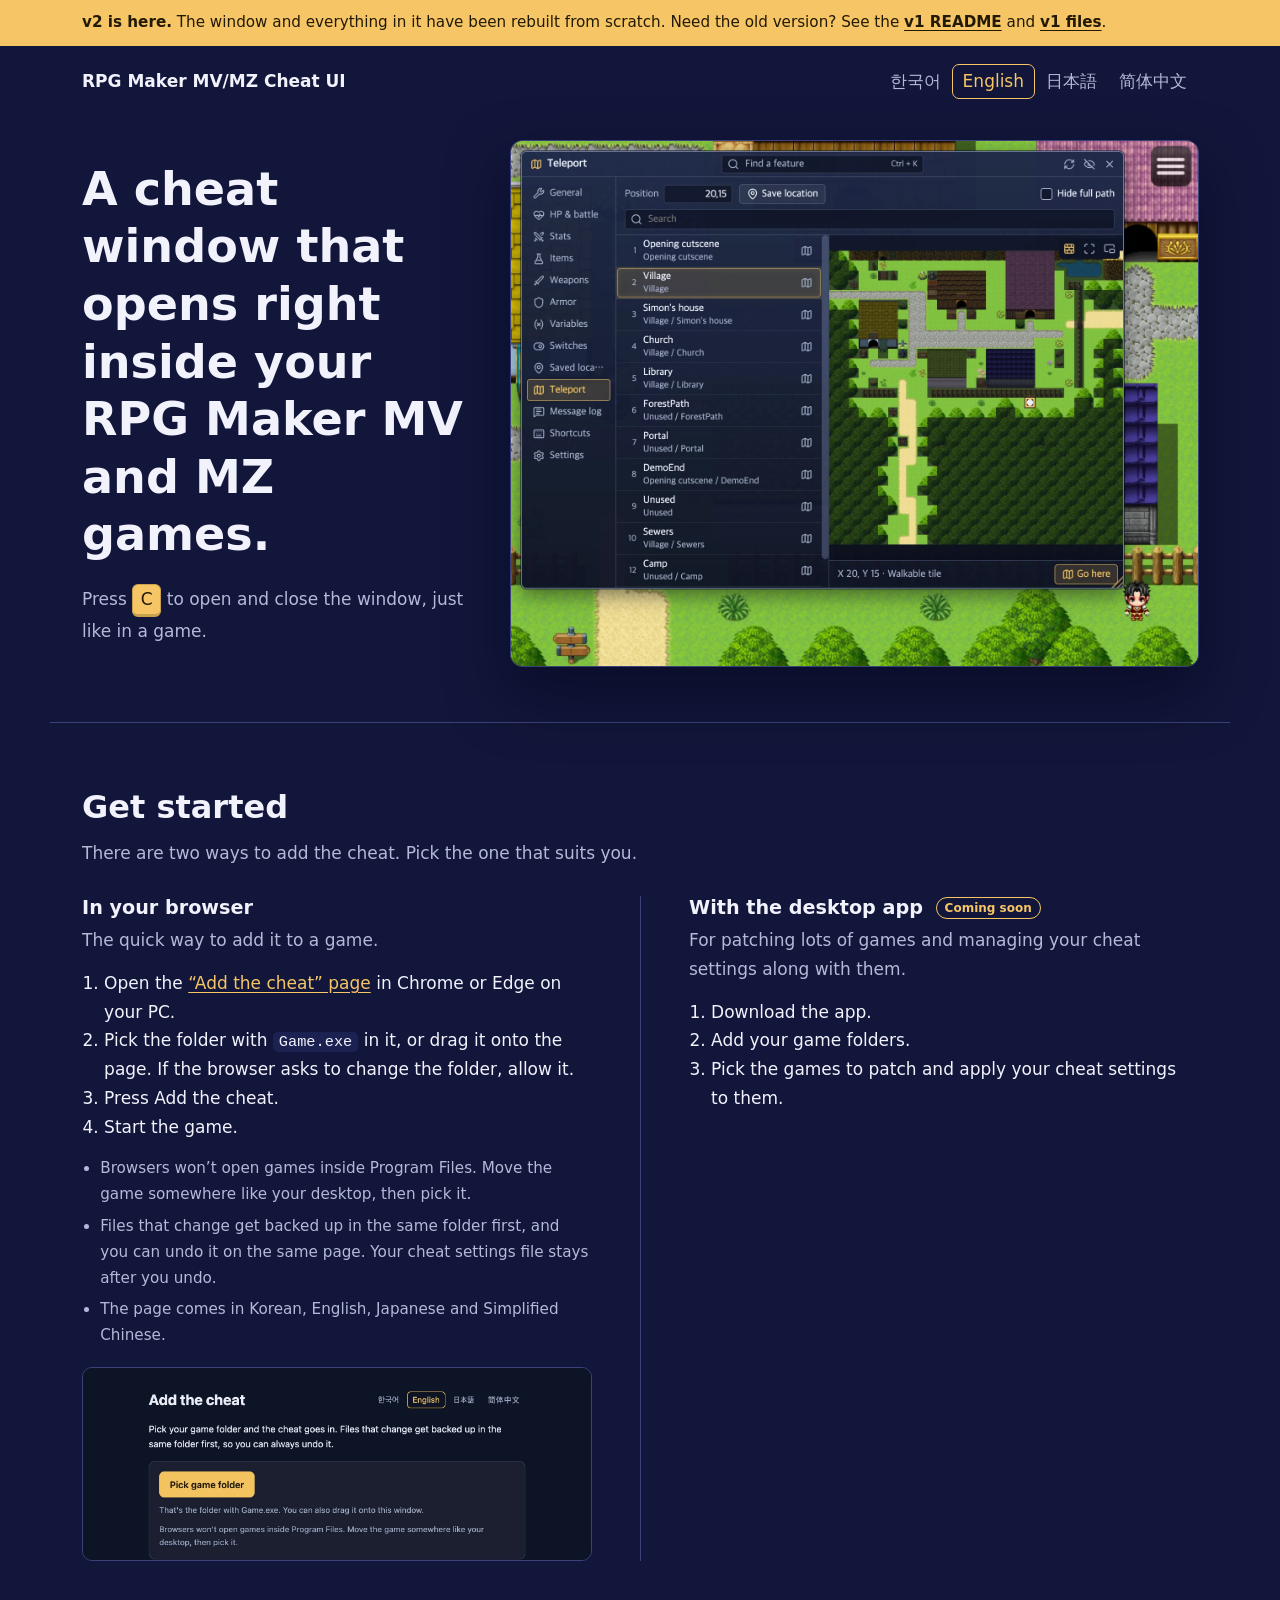
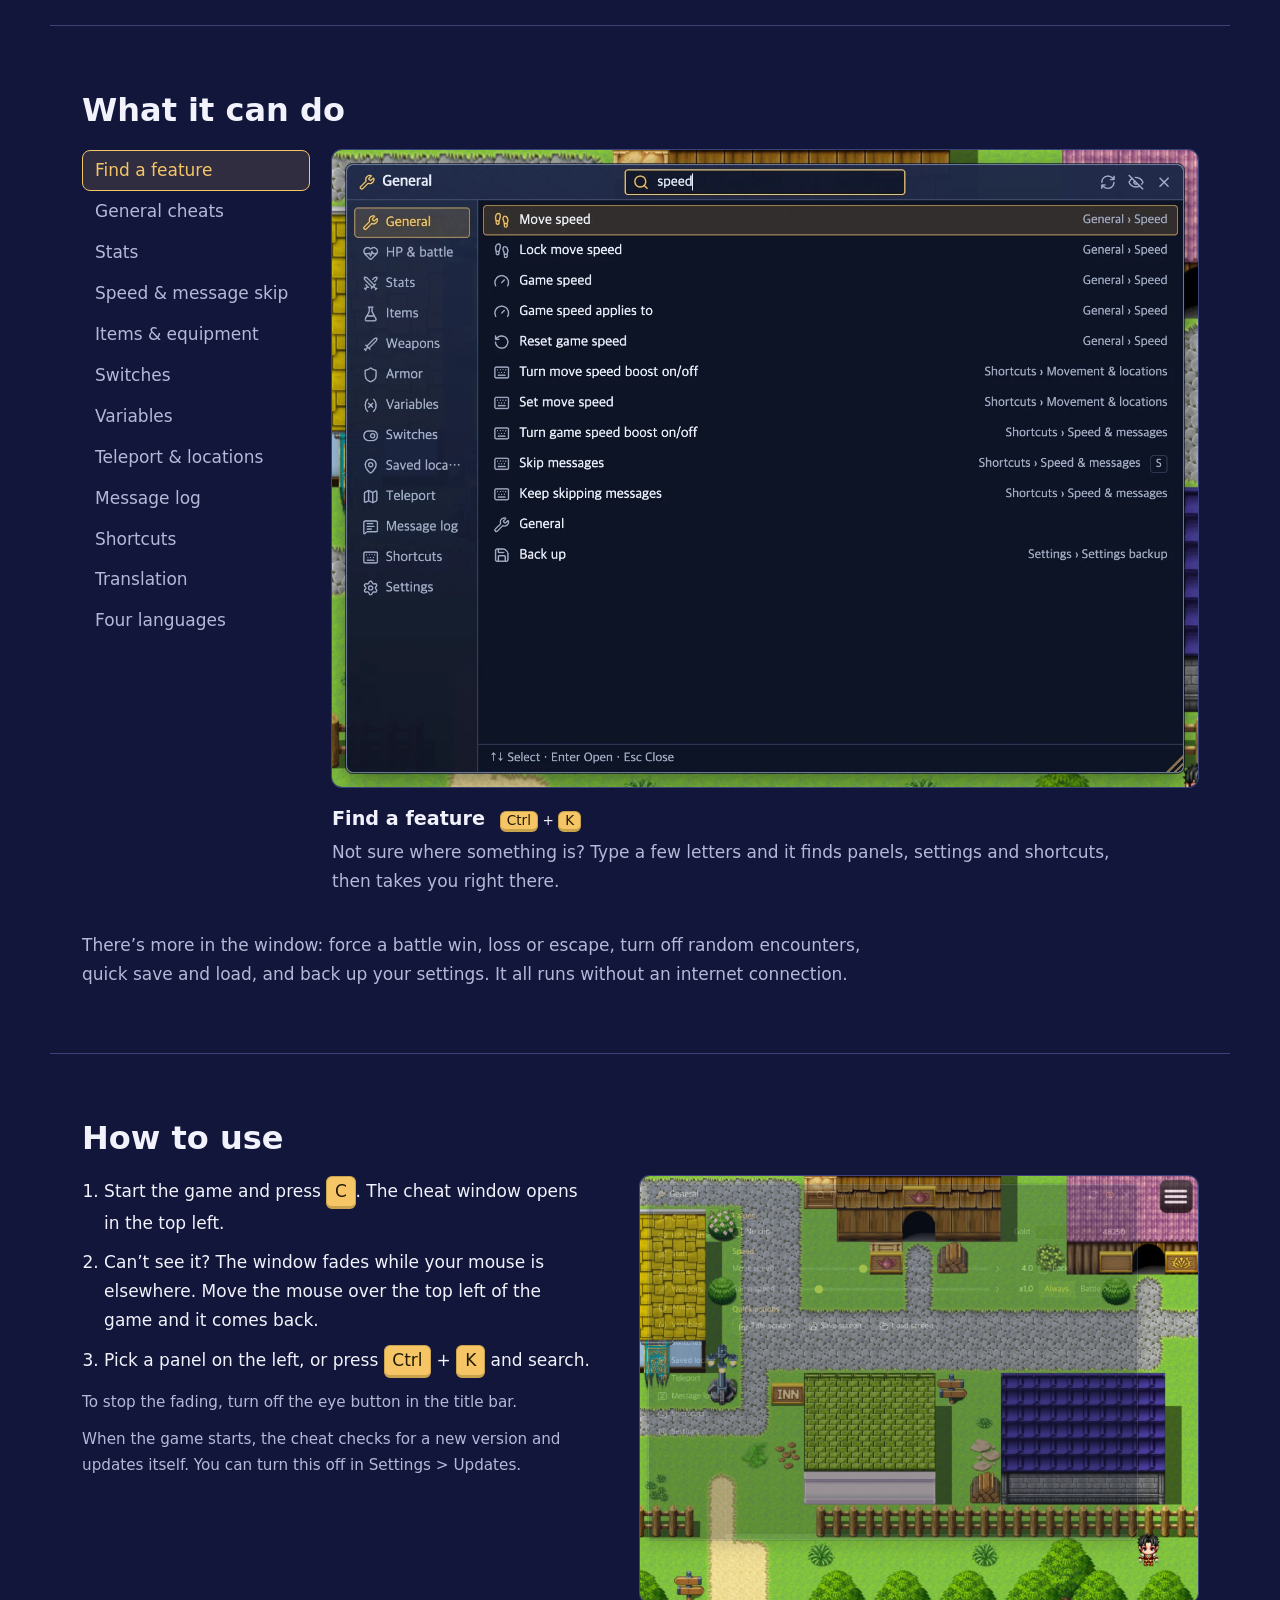
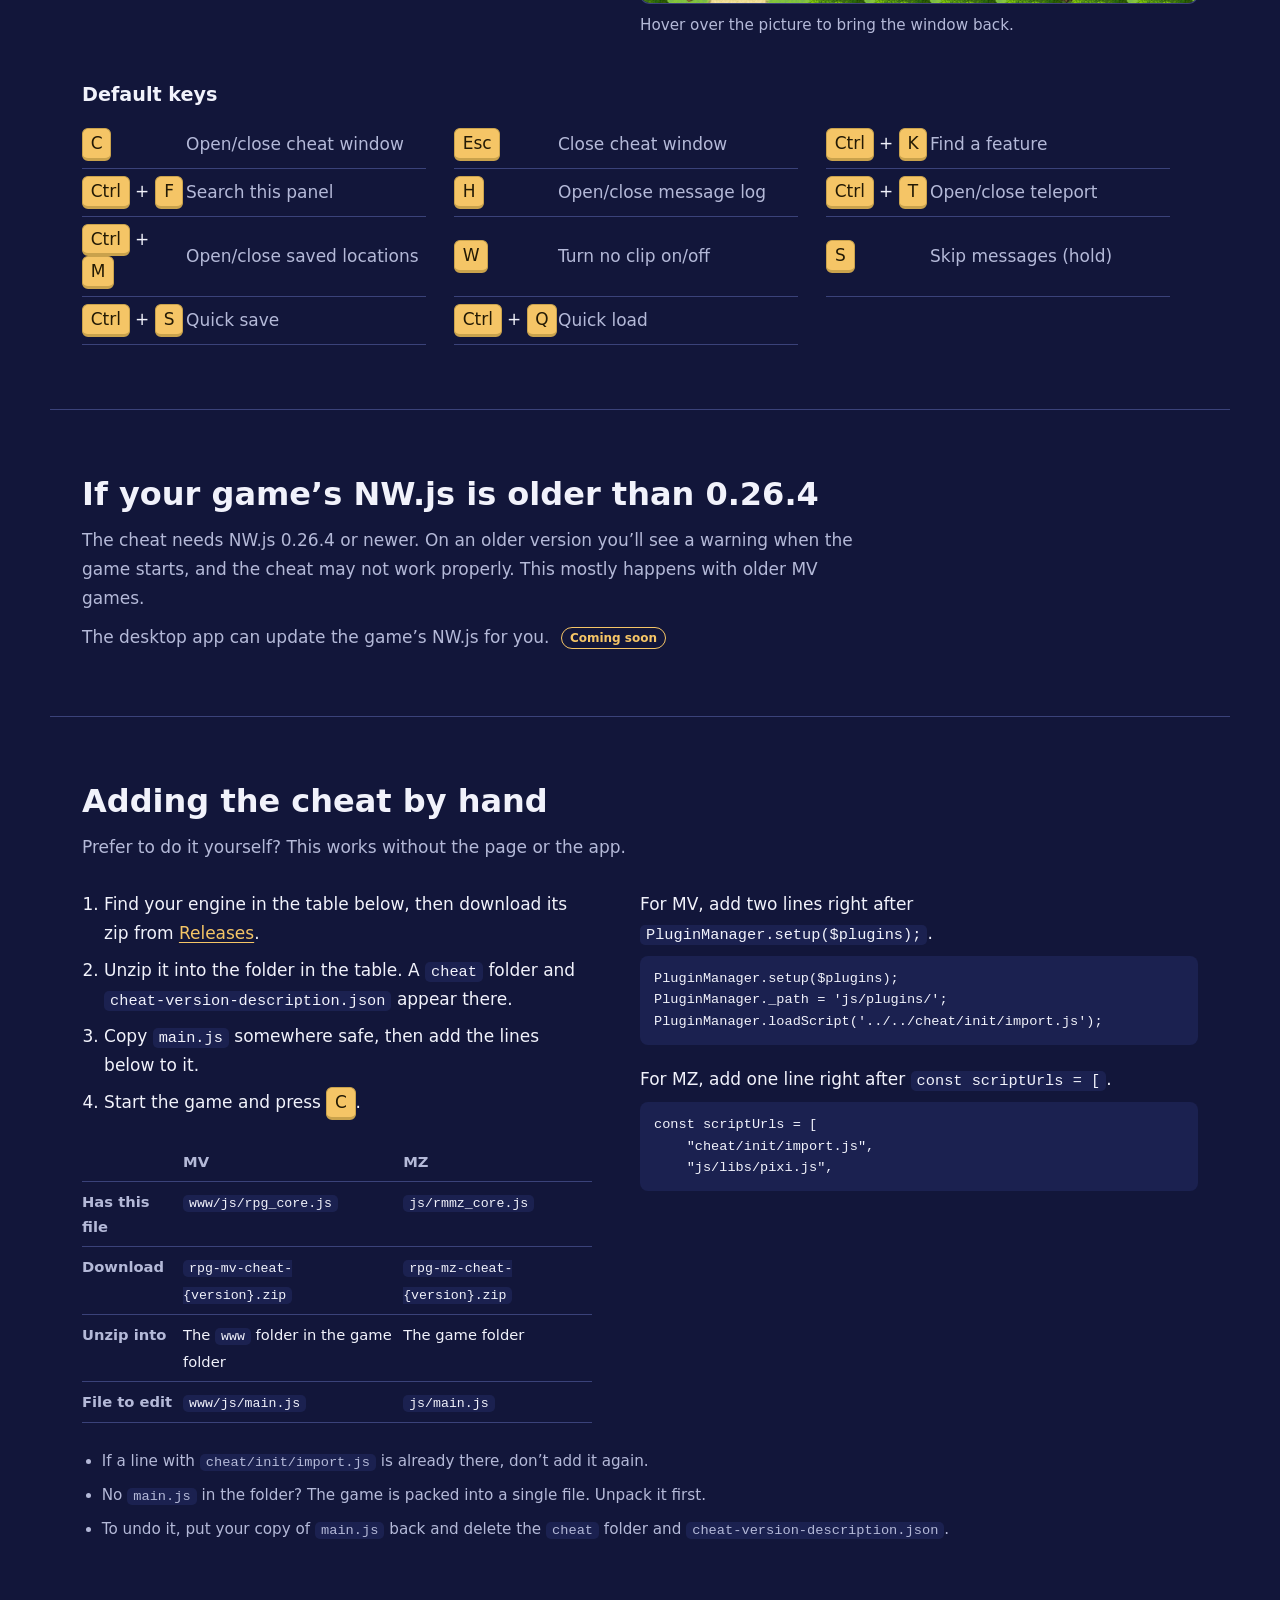
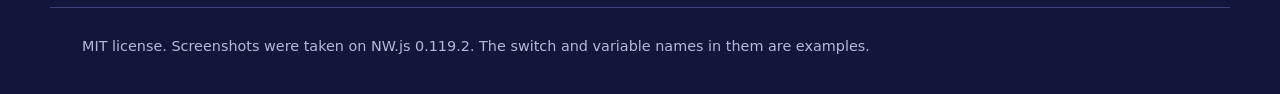
==== intro/index.html @ 09869002 "site: v2.0.0" ====
<!doctype html>
<html lang="en" class="no-script">
<head>
  <meta charset="utf-8">
  <meta name="viewport" content="width=device-width, initial-scale=1">
  <title>RPG Maker MV/MZ Cheat UI</title>
  <meta name="description" content="A cheat window that opens right inside your RPG Maker MV and MZ games.">
  <link rel="stylesheet" href="intro.css">
</head>
<body>
  <p class="notice"><span class="page-width"><strong>v2 is here.</strong> The window and everything in it have been rebuilt from scratch. Need the old version? See the <a href="https://github.com/paramonos/RPG-Maker-MV-MZ-Cheat-UI-Plugin/blob/v1.0.3/README.md">v1 README</a> and <a href="https://github.com/paramonos/RPG-Maker-MV-MZ-Cheat-UI-Plugin/releases/tag/v1.0.3">v1 files</a>.</span></p>

  <header class="top page-width">
    <span class="product">RPG Maker MV/MZ Cheat UI</span>
    <nav class="languages" aria-label="Language">
        <a href="ko.html" lang="ko">한국어</a>
        <a href="index.html" lang="en" aria-current="page">English</a>
        <a href="ja.html" lang="ja">日本語</a>
        <a href="zh.html" lang="zh-CN">简体中文</a>
    </nav>
  </header>

  <main>
    <section class="hero page-width">
      <div class="hero-copy">
        <h1>A cheat window that opens right inside your RPG Maker MV and MZ games.</h1>
        <p class="hero-hint">Press <kbd>C</kbd> to open and close the window, just like in a game.</p>
      </div>
      <button type="button" class="stage is-open" data-stage aria-pressed="true" aria-label="Press C to open and close the window, just like in a game.">
        <img src="../images/en/howto-closed.webp" alt="" width="1632" height="1248">
        <img class="stage-window" src="../images/en/hero.webp" alt="The cheat window open over a game, showing the Teleport panel with a minimap" width="1632" height="1248">
      </button>
    </section>

    <section class="install page-width">
      <h2>Get started</h2>
      <p class="lead">There are two ways to add the cheat. Pick the one that suits you.</p>
      <div class="install-options">
        <div class="install-option">
          <h3>In your browser</h3>
          <p class="who">The quick way to add it to a game.</p>
          <ol>
            <li>Open the <a href="https://paramonos.github.io/RPG-Maker-MV-MZ-Cheat-UI-Plugin/">“Add the cheat” page</a> in Chrome or Edge on your PC.</li>
            <li>Pick the folder with <code>Game.exe</code> in it, or drag it onto the page. If the browser asks to change the folder, allow it.</li>
            <li>Press Add the cheat.</li>
            <li>Start the game.</li>
          </ol>
          <ul class="note-list">
            <li>Browsers won’t open games inside Program Files. Move the game somewhere like your desktop, then pick it.</li>
            <li>Files that change get backed up in the same folder first, and you can undo it on the same page. Your cheat settings file stays after you undo.</li>
            <li>The page comes in Korean, English, Japanese and Simplified Chinese.</li>
          </ul>
          <img class="patch-shot" src="../images/en/patch-site.webp" alt="The “Add the cheat” page with a Pick game folder button" loading="lazy">
        </div>
        <div class="install-option">
          <h3>With the desktop app <span class="soon">Coming soon</span></h3>
          <p class="who">For patching lots of games and managing your cheat settings along with them.</p>
          <ol>
            <li>Download the app.</li>
            <li>Add your game folders.</li>
            <li>Pick the games to patch and apply your cheat settings to them.</li>
          </ol>
          
          
        </div>
      </div>
    </section>

    <section class="features page-width">
      <h2>What it can do</h2>
      <div class="feature-browser" data-feature-browser>
        <div class="feature-tabs" role="tablist" aria-orientation="vertical" aria-label="What it can do">
          <button type="button" role="tab" id="tab-palette" aria-controls="panel-palette" aria-selected="true">Find a feature</button>
          <button type="button" role="tab" id="tab-general" aria-controls="panel-general" aria-selected="false" tabindex="-1">General cheats</button>
          <button type="button" role="tab" id="tab-stats" aria-controls="panel-stats" aria-selected="false" tabindex="-1">Stats</button>
          <button type="button" role="tab" id="tab-shortcuts-speed" aria-controls="panel-shortcuts-speed" aria-selected="false" tabindex="-1">Speed & message skip</button>
          <button type="button" role="tab" id="tab-items" aria-controls="panel-items" aria-selected="false" tabindex="-1">Items & equipment</button>
          <button type="button" role="tab" id="tab-switches-search" aria-controls="panel-switches-search" aria-selected="false" tabindex="-1">Switches</button>
          <button type="button" role="tab" id="tab-variables" aria-controls="panel-variables" aria-selected="false" tabindex="-1">Variables</button>
          <button type="button" role="tab" id="tab-teleport" aria-controls="panel-teleport" aria-selected="false" tabindex="-1">Teleport & locations</button>
          <button type="button" role="tab" id="tab-messages" aria-controls="panel-messages" aria-selected="false" tabindex="-1">Message log</button>
          <button type="button" role="tab" id="tab-shortcuts" aria-controls="panel-shortcuts" aria-selected="false" tabindex="-1">Shortcuts</button>
          <button type="button" role="tab" id="tab-translate-examples" aria-controls="panel-translate-examples" aria-selected="false" tabindex="-1">Translation</button>
          <button type="button" role="tab" id="tab-languages" aria-controls="panel-languages" aria-selected="false" tabindex="-1">Four languages</button>
        </div>
        <div class="feature-panels">
          <div class="feature-panel" role="tabpanel" id="panel-palette" aria-labelledby="tab-palette">
            <img class="shot" src="../images/en/palette.webp" alt="Search results for speed in Find a feature" width="1480" height="1088" loading="lazy">
            
            <h3>Find a feature <span class="keys"><kbd>Ctrl</kbd> + <kbd>K</kbd></span></h3>
            <p>Not sure where something is? Type a few letters and it finds panels, settings and shortcuts, then takes you right there.</p>
          </div>
          <div class="feature-panel" role="tabpanel" id="panel-general" aria-labelledby="tab-general">
            <img class="shot" src="../images/en/general.webp" alt="The General panel with No clip, gold and speed controls" width="1480" height="1088" loading="lazy">
            
            <h3>General cheats</h3>
            <p>Walk through walls with No clip, and set your gold and move speed to whatever you like.</p>
          </div>
          <div class="feature-panel" role="tabpanel" id="panel-stats" aria-labelledby="tab-stats">
            <img class="shot" src="../images/en/stats.webp" alt="The Stats panel with level, EXP and stat fields" width="1480" height="1088" loading="lazy">
            
            <h3>Stats</h3>
            <p>Change level, EXP and stats for each character. You can also turn on God mode, clear status effects, and add or remove party members.</p>
          </div>
          <div class="feature-panel" role="tabpanel" id="panel-shortcuts-speed" aria-labelledby="tab-shortcuts-speed">
            <img class="shot" src="../images/en/shortcuts-speed.webp" alt="Shortcuts for game speed and skipping messages" width="1480" height="1088" loading="lazy">
            
            <h3>Game speed and message skip <span class="keys"><kbd>S</kbd></span></h3>
            <p>Run the whole game anywhere from x0.1 to x10, all the time or only in battle. Hold <kbd>S</kbd> and messages fly by.</p>
          </div>
          <div class="feature-panel" role="tabpanel" id="panel-items" aria-labelledby="tab-items">
            <img class="shot" src="../images/en/items.webp" alt="The Items panel filtered by a search word, with an amount field on each row" width="1480" height="1088" loading="lazy">
            <div class="shots"><button type="button" data-shot="../images/en/items.webp" aria-pressed="true"><img src="../images/en/items.webp" alt="" loading="lazy"></button><button type="button" data-shot="../images/en/weapons.webp" aria-pressed="false"><img src="../images/en/weapons.webp" alt="" loading="lazy"></button></div>
            <h3>Items and equipment</h3>
            <p>Search items, weapons and armor by name or description, then type in how many you want.</p>
          </div>
          <div class="feature-panel" role="tabpanel" id="panel-switches-search" aria-labelledby="tab-switches-search">
            <img class="shot" src="../images/en/switches-search.webp" alt="The Switches panel filtered by a search word" width="1480" height="1088" loading="lazy">
            <div class="shots"><button type="button" data-shot="../images/en/switches-search.webp" aria-pressed="true"><img src="../images/en/switches-search.webp" alt="" loading="lazy"></button><button type="button" data-shot="../images/en/switches.webp" aria-pressed="false"><img src="../images/en/switches.webp" alt="" loading="lazy"></button></div>
            <h3>Switches</h3>
            <p>Find switches by name and flip them one by one, or everything in the list at once.</p>
          </div>
          <div class="feature-panel" role="tabpanel" id="panel-variables" aria-labelledby="tab-variables">
            <img class="shot" src="../images/en/variables.webp" alt="The Variables panel with an object expanded into fields of different types" width="1480" height="1088" loading="lazy">
            <div class="shots"><button type="button" data-shot="../images/en/variables.webp" aria-pressed="true"><img src="../images/en/variables.webp" alt="" loading="lazy"></button><button type="button" data-shot="../images/en/variables-json.webp" aria-pressed="false"><img src="../images/en/variables-json.webp" alt="" loading="lazy"></button></div>
            <h3>Variables</h3>
            <p>Find variables by name and edit them without changing their type. Integers, decimals, text, yes/no, lists, objects and dates all work. Open objects as a tree, or edit them as JSON.</p>
          </div>
          <div class="feature-panel" role="tabpanel" id="panel-teleport" aria-labelledby="tab-teleport">
            <img class="shot" src="../images/en/teleport.webp" alt="The Teleport panel with a map list and a minimap" width="1480" height="1088" loading="lazy">
            <div class="shots"><button type="button" data-shot="../images/en/teleport.webp" aria-pressed="true"><img src="../images/en/teleport.webp" alt="" loading="lazy"></button><button type="button" data-shot="../images/en/locations.webp" aria-pressed="false"><img src="../images/en/locations.webp" alt="" loading="lazy"></button></div>
            <h3>Teleport and saved locations <span class="keys"><kbd>Ctrl</kbd> + <kbd>T</kbd></span></h3>
            <p>Pick a map, click a tile on the minimap and go. Save the spots you like and come back any time.</p>
          </div>
          <div class="feature-panel" role="tabpanel" id="panel-messages" aria-labelledby="tab-messages">
            <img class="shot" src="../images/en/messages.webp" alt="The Message log panel listing past dialogue with speaker names" width="1480" height="1088" loading="lazy">
            
            <h3>Message log <span class="keys"><kbd>H</kbd></span></h3>
            <p>Missed a line? Read and search past dialogue.</p>
          </div>
          <div class="feature-panel" role="tabpanel" id="panel-shortcuts" aria-labelledby="tab-shortcuts">
            <img class="shot" src="../images/en/shortcuts.webp" alt="The Shortcuts panel listing actions and their keys" width="1480" height="1088" loading="lazy">
            
            <h3>Shortcuts</h3>
            <p>Save, load, no clip, win a battle and much more with one key, without opening the window. Change any key to suit you.</p>
          </div>
          <div class="feature-panel" role="tabpanel" id="panel-translate-examples" aria-labelledby="tab-translate-examples">
            <img class="shot" src="../images/en/translate-examples.webp" alt="The translator example list in Settings" width="1480" height="1088" loading="lazy">
            
            <h3>Translation</h3>
            <p>Connect the translator you use. Examples are built in for ezTrans, LM Studio, Ollama, LibreTranslate, DeepL, Google Translate and Papago, and other APIs work once you fill in the address and format. Translate the game screen or just the cheat panels. Results are saved and reused.</p>
          </div>
          <div class="feature-panel" role="tabpanel" id="panel-languages" aria-labelledby="tab-languages">
            <img class="shot" src="../images/en/languages.webp" alt="The Shortcuts panel shown in Korean, English, Japanese and Chinese" width="1480" height="1088" loading="lazy">
            
            <h3>Four languages</h3>
            <p>The cheat window comes in Korean, English, Japanese and Simplified Chinese. Change it in Settings and it switches right away.</p>
          </div>
        </div>
      </div>
      <p class="more">There’s more in the window: force a battle win, loss or escape, turn off random encounters, quick save and load, and back up your settings. It all runs without an internet connection.</p>
    </section>

    <section class="usage page-width">
      <h2>How to use</h2>
      <div class="usage-layout">
        <div>
          <ol>
            <li>Start the game and press <kbd>C</kbd>. The cheat window opens in the top left.</li>
            <li>Can’t see it? The window fades while your mouse is elsewhere. Move the mouse over the top left of the game and it comes back.</li>
            <li>Pick a panel on the left, or press <kbd>Ctrl</kbd> + <kbd>K</kbd> and search.</li>
          </ol>
          <p class="note">To stop the fading, turn off the eye button in the title bar.</p>
          <p class="note">When the game starts, the cheat checks for a new version and updates itself. You can turn this off in Settings &gt; Updates.</p>
        </div>
        <figure class="fade-demo" tabindex="0">
          <div class="fade-frames">
            <img src="../images/en/howto-faded.webp" alt="The cheat window almost invisible over the game" width="1632" height="1248" loading="lazy">
            <img class="fade-hover" src="../images/en/howto-hover.webp" alt="The cheat window fully visible with the mouse over it" width="1632" height="1248" loading="lazy">
          </div>
          <figcaption>Hover over the picture to bring the window back.</figcaption>
        </figure>
      </div>
      <h3>Default keys</h3>
      <dl class="key-list">
        <div><dt><kbd>C</kbd></dt><dd>Open/close cheat window</dd></div>
        <div><dt><kbd>Esc</kbd></dt><dd>Close cheat window</dd></div>
        <div><dt><kbd>Ctrl</kbd> + <kbd>K</kbd></dt><dd>Find a feature</dd></div>
        <div><dt><kbd>Ctrl</kbd> + <kbd>F</kbd></dt><dd>Search this panel</dd></div>
        <div><dt><kbd>H</kbd></dt><dd>Open/close message log</dd></div>
        <div><dt><kbd>Ctrl</kbd> + <kbd>T</kbd></dt><dd>Open/close teleport</dd></div>
        <div><dt><kbd>Ctrl</kbd> + <kbd>M</kbd></dt><dd>Open/close saved locations</dd></div>
        <div><dt><kbd>W</kbd></dt><dd>Turn no clip on/off</dd></div>
        <div><dt><kbd>S</kbd></dt><dd>Skip messages (hold)</dd></div>
        <div><dt><kbd>Ctrl</kbd> + <kbd>S</kbd></dt><dd>Quick save</dd></div>
        <div><dt><kbd>Ctrl</kbd> + <kbd>Q</kbd></dt><dd>Quick load</dd></div>
      </dl>
    </section>

    <section class="nwjs page-width">
      <h2>If your game’s NW.js is older than 0.26.4</h2>
      <p>The cheat needs NW.js 0.26.4 or newer. On an older version you’ll see a warning when the game starts, and the cheat may not work properly. This mostly happens with older MV games.</p>
      <p>The desktop app can update the game’s NW.js for you. <span class="soon">Coming soon</span></p>
    </section>

    <section class="manual page-width">
      <h2>Adding the cheat by hand</h2>
      <p class="lead">Prefer to do it yourself? This works without the page or the app.</p>
      <div class="manual-layout">
        <div>
          <ol>
            <li>Find your engine in the table below, then download its zip from <a href="https://github.com/paramonos/RPG-Maker-MV-MZ-Cheat-UI-Plugin/releases/latest">Releases</a>.</li>
            <li>Unzip it into the folder in the table. A <code>cheat</code> folder and <code>cheat-version-description.json</code> appear there.</li>
            <li>Copy <code>main.js</code> somewhere safe, then add the lines below to it.</li>
            <li>Start the game and press <kbd>C</kbd>.</li>
          </ol>
          <div class="manual-table">
            <table>
<tr><th></th><th>MV</th><th>MZ</th></tr>
<tr><th scope="row">Has this file</th><td><code>www/js/rpg_core.js</code></td><td><code>js/rmmz_core.js</code></td></tr>
<tr><th scope="row">Download</th><td><code>rpg-mv-cheat-{version}.zip</code></td><td><code>rpg-mz-cheat-{version}.zip</code></td></tr>
<tr><th scope="row">Unzip into</th><td>The <code>www</code> folder in the game folder</td><td>The game folder</td></tr>
<tr><th scope="row">File to edit</th><td><code>www/js/main.js</code></td><td><code>js/main.js</code></td></tr>
</table>
          </div>
        </div>
        <div>
          <p>For MV, add two lines right after <code>PluginManager.setup($plugins);</code>.</p>
          <pre><code>PluginManager.setup($plugins);
PluginManager._path = 'js/plugins/';
PluginManager.loadScript('../../cheat/init/import.js');</code></pre>
          <p>For MZ, add one line right after <code>const scriptUrls = [</code>.</p>
          <pre><code>const scriptUrls = [
    "cheat/init/import.js",
    "js/libs/pixi.js",</code></pre>
        </div>
      </div>
      <ul>
        <li>If a line with <code>cheat/init/import.js</code> is already there, don’t add it again.</li>
        <li>No <code>main.js</code> in the folder? The game is packed into a single file. Unpack it first.</li>
        <li>To undo it, put your copy of <code>main.js</code> back and delete the <code>cheat</code> folder and <code>cheat-version-description.json</code>.</li>
      </ul>
    </section>
  </main>

  <footer class="page-width">
    <p>MIT license. Screenshots were taken on NW.js 0.119.2. The switch and variable names in them are examples.</p>
  </footer>
  <script src="intro.js"></script>
</body>
</html>
---- intro/intro.css ----
:root {
  --night: #12163a;
  --plate: #1b2150;
  --line: #3a4279;
  --amber: #f5c566;
  --amber-ink: #231a05;
  --text: #f1f2fb;
  --muted: #b4b9d8;
  --gutter: 32px;
  color-scheme: dark;
}

* { box-sizing: border-box; }

html { scroll-behavior: smooth; }

body {
  margin: 0;
  background: var(--night);
  color: var(--text);
  font: 17px/1.7 system-ui, -apple-system, 'Segoe UI', Roboto, sans-serif;
  -webkit-font-smoothing: antialiased;
}

:lang(ko) { font-family: 'Apple SD Gothic Neo', 'Malgun Gothic', 'Noto Sans KR', system-ui, sans-serif; word-break: keep-all; }
:lang(ja) { font-family: 'Hiragino Sans', 'Yu Gothic UI', Meiryo, 'Noto Sans JP', system-ui, sans-serif; }
:lang(zh) { font-family: 'PingFang SC', 'Microsoft YaHei', 'Noto Sans SC', system-ui, sans-serif; }

img { display: block; max-width: 100%; height: auto; }

a { color: var(--amber); text-underline-offset: 3px; }

:focus-visible { outline: 2px solid var(--amber); outline-offset: 3px; }

.page-width { display: block; width: min(1180px, 100%); margin-inline: auto; padding-inline: var(--gutter); }

h1, h2, h3 { margin: 0; line-height: 1.25; font-weight: 800; }
h2 { font-size: 2rem; margin-bottom: 12px; }
h3 { font-size: 1.2rem; }

code { padding: 1px 6px; border-radius: 5px; background: var(--plate); font-size: .9em; }

kbd {
  display: inline-block;
  min-width: 1.7em;
  padding: 0 .45em;
  border: 1px solid #c9a24c;
  border-bottom-width: 3px;
  border-radius: 6px;
  background: var(--amber);
  color: var(--amber-ink);
  font: 700 .85em/1.55 inherit;
  font-family: inherit;
  text-align: center;
}

section { padding-block: 64px; }

.notice { margin: 0; padding-block: 10px; background: var(--amber); color: var(--amber-ink); font-size: .95rem; }
.notice a { color: inherit; font-weight: 700; }

.top { display: flex; flex-wrap: wrap; align-items: center; justify-content: space-between; padding-block: 18px; }
.product { font-weight: 700; }
.languages { display: flex; flex-wrap: wrap; }
.languages a { padding: 2px 10px; border: 1px solid transparent; border-radius: 7px; color: var(--muted); text-decoration: none; }
.languages a:hover { color: var(--text); }
.languages a[aria-current] { border-color: var(--amber); color: var(--amber); }

.hero { display: grid; grid-template-columns: minmax(0, 5fr) minmax(0, 8fr); align-items: center; padding-block: 24px 56px; }
.hero-copy { padding-right: 48px; }
h1 { font-size: clamp(2rem, 3.6vw, 3.1rem); }
.hero-hint { margin: 20px 0 0; color: var(--muted); }

.stage {
  position: relative;
  display: block;
  width: 100%;
  padding: 0;
  overflow: hidden;
  border: 0;
  border-radius: 12px;
  background: none;
  cursor: pointer;
  box-shadow: 0 0 0 1px var(--line), 0 26px 60px rgba(4, 6, 28, .55);
}
.stage-window { position: absolute; inset: 0; opacity: 0; transition: opacity .35s ease; }
.stage.is-open .stage-window { opacity: 1; }

.lead { margin: 0 0 28px; color: var(--muted); }

.install { border-top: 1px solid var(--line); }
.install-options { display: grid; grid-template-columns: 1fr 1fr; }
.install-option { padding-right: 48px; }
.install-option + .install-option { padding: 0 0 0 48px; border-left: 1px solid var(--line); }
.install-option ol { margin: 14px 0; padding-left: 1.3em; }
.who { margin: 6px 0 0; color: var(--muted); }
.note { margin: 12px 0 0; color: var(--muted); font-size: .95rem; }
.note-list { margin: 12px 0 0; padding-left: 1.2em; color: var(--muted); font-size: .95rem; }
.note-list li + li { margin-top: 6px; }
.patch-shot { margin-top: 18px; border: 1px solid var(--line); border-radius: 10px; }

.soon {
  display: inline-block;
  margin-left: 6px;
  padding: 0 8px;
  border: 1px solid var(--amber);
  border-radius: 999px;
  color: var(--amber);
  font-size: .75rem;
  font-weight: 700;
  line-height: 1.7;
  vertical-align: middle;
}

.features { border-top: 1px solid var(--line); }
.feature-browser { display: grid; grid-template-columns: 250px minmax(0, 1fr); margin-top: 20px; }
.no-script .feature-tabs { display: none; }
.no-script .feature-browser { grid-template-columns: minmax(0, 1fr); }

.feature-tabs { display: flex; flex-direction: column; padding-right: 22px; }
.feature-tabs button {
  padding: 8px 12px;
  border: 1px solid transparent;
  border-radius: 8px;
  background: none;
  color: var(--muted);
  font: inherit;
  line-height: 1.35;
  text-align: left;
  cursor: pointer;
}
.feature-tabs button:hover { color: var(--text); }
.feature-tabs button[aria-selected='true'] { border-color: var(--amber); background: rgba(245, 197, 102, .13); color: var(--amber); }

.script .feature-panel[hidden] { display: none; }
.no-script .feature-panel { margin-bottom: 40px; }
.shot { width: 100%; border-radius: 10px; box-shadow: 0 0 0 1px var(--line); }
.feature-panel h3 { margin-top: 20px; }
.feature-panel p { margin: 6px 0 0; max-width: 46em; color: var(--muted); }
.keys { margin-left: 8px; font-size: .85rem; font-weight: 400; }

.shots { display: flex; margin-top: 10px; }
.shots button { width: 112px; margin-right: 8px; padding: 0; overflow: hidden; border: 2px solid transparent; border-radius: 7px; background: none; cursor: pointer; opacity: .6; }
.shots button[aria-pressed='true'] { border-color: var(--amber); opacity: 1; }

.more { margin: 36px 0 0; max-width: 46em; color: var(--muted); }

.usage { border-top: 1px solid var(--line); }
.usage-layout { display: grid; grid-template-columns: minmax(0, 1fr) minmax(0, 1fr); align-items: start; margin-top: 18px; }
.usage-layout > div { padding-right: 48px; }
.usage ol { margin: 0; padding-left: 1.3em; }
.usage li + li { margin-top: 10px; }

.fade-demo { margin: 0; outline-offset: 4px; }
.fade-frames { position: relative; overflow: hidden; border-radius: 10px; box-shadow: 0 0 0 1px var(--line); }
.fade-hover { position: absolute; inset: 0; opacity: 0; transition: opacity .25s ease; }
.fade-demo:hover .fade-hover, .fade-demo:focus .fade-hover { opacity: 1; }
.fade-demo figcaption { margin-top: 10px; color: var(--muted); font-size: .95rem; }

.usage h3 { margin-top: 44px; }
.key-list { display: grid; grid-template-columns: repeat(auto-fill, minmax(290px, 1fr)); margin: 14px 0 0; }
.key-list div { display: flex; align-items: center; padding: 7px 0; border-bottom: 1px solid var(--line); margin-right: 28px; }
.key-list dt { flex: 0 0 104px; }
.key-list dd { margin: 0; color: var(--muted); }

.nwjs { border-top: 1px solid var(--line); }
.nwjs p { margin: 10px 0 0; max-width: 46em; color: var(--muted); }

.manual { border-top: 1px solid var(--line); }
.manual-layout { display: grid; grid-template-columns: minmax(0, 1fr) minmax(0, 1fr); }
.manual-layout > div:first-child { padding-right: 48px; }
.manual ol, .manual ul { margin: 0; padding-left: 1.3em; }
.manual ul { margin-top: 26px; color: var(--muted); font-size: .95rem; }
.manual li + li { margin-top: 8px; }
.manual-layout p { margin: 0 0 8px; }
.manual-layout pre + p { margin-top: 20px; }
.manual-table { margin-top: 22px; overflow-x: auto; }
.manual-table table { width: 100%; border-collapse: collapse; font-size: .92rem; }
.manual-table th, .manual-table td { padding: 7px 10px 7px 0; border-bottom: 1px solid var(--line); text-align: left; vertical-align: top; }
.manual-table th { color: var(--muted); font-weight: 600; }
.manual pre { margin: 0; padding: 12px 14px; overflow-x: auto; border-radius: 8px; background: var(--plate); font-size: .85rem; line-height: 1.6; }
.manual pre code { padding: 0; background: none; font-size: inherit; }

footer { padding-block: 26px 40px; border-top: 1px solid var(--line); color: var(--muted); font-size: .9rem; }
footer p { margin: 0; }

@media (max-width: 880px) {
  :root { --gutter: 16px; }
  section { padding-block: 44px; }
  h2 { font-size: 1.6rem; }
  .hero, .install-options, .usage-layout, .manual-layout { grid-template-columns: minmax(0, 1fr); }
  .hero-copy, .install-option, .usage-layout > div, .manual-layout > div:first-child { padding-right: 0; }
  .manual-layout > div:first-child { margin-bottom: 26px; }
  .hero-copy { margin-bottom: 24px; }
  .install-option + .install-option { margin-top: 32px; padding: 32px 0 0; border-left: 0; border-top: 1px solid var(--line); }
  .usage-layout > div { margin-bottom: 26px; }
  .feature-browser { grid-template-columns: minmax(0, 1fr); }
  .feature-tabs { flex-direction: row; margin-bottom: 14px; padding: 0 0 6px; overflow-x: auto; scrollbar-width: none; }
  .feature-tabs button { flex: none; white-space: nowrap; }
}

@media (prefers-reduced-motion: reduce) {
  html { scroll-behavior: auto; }
  .stage-window, .fade-hover { transition: none; }
}
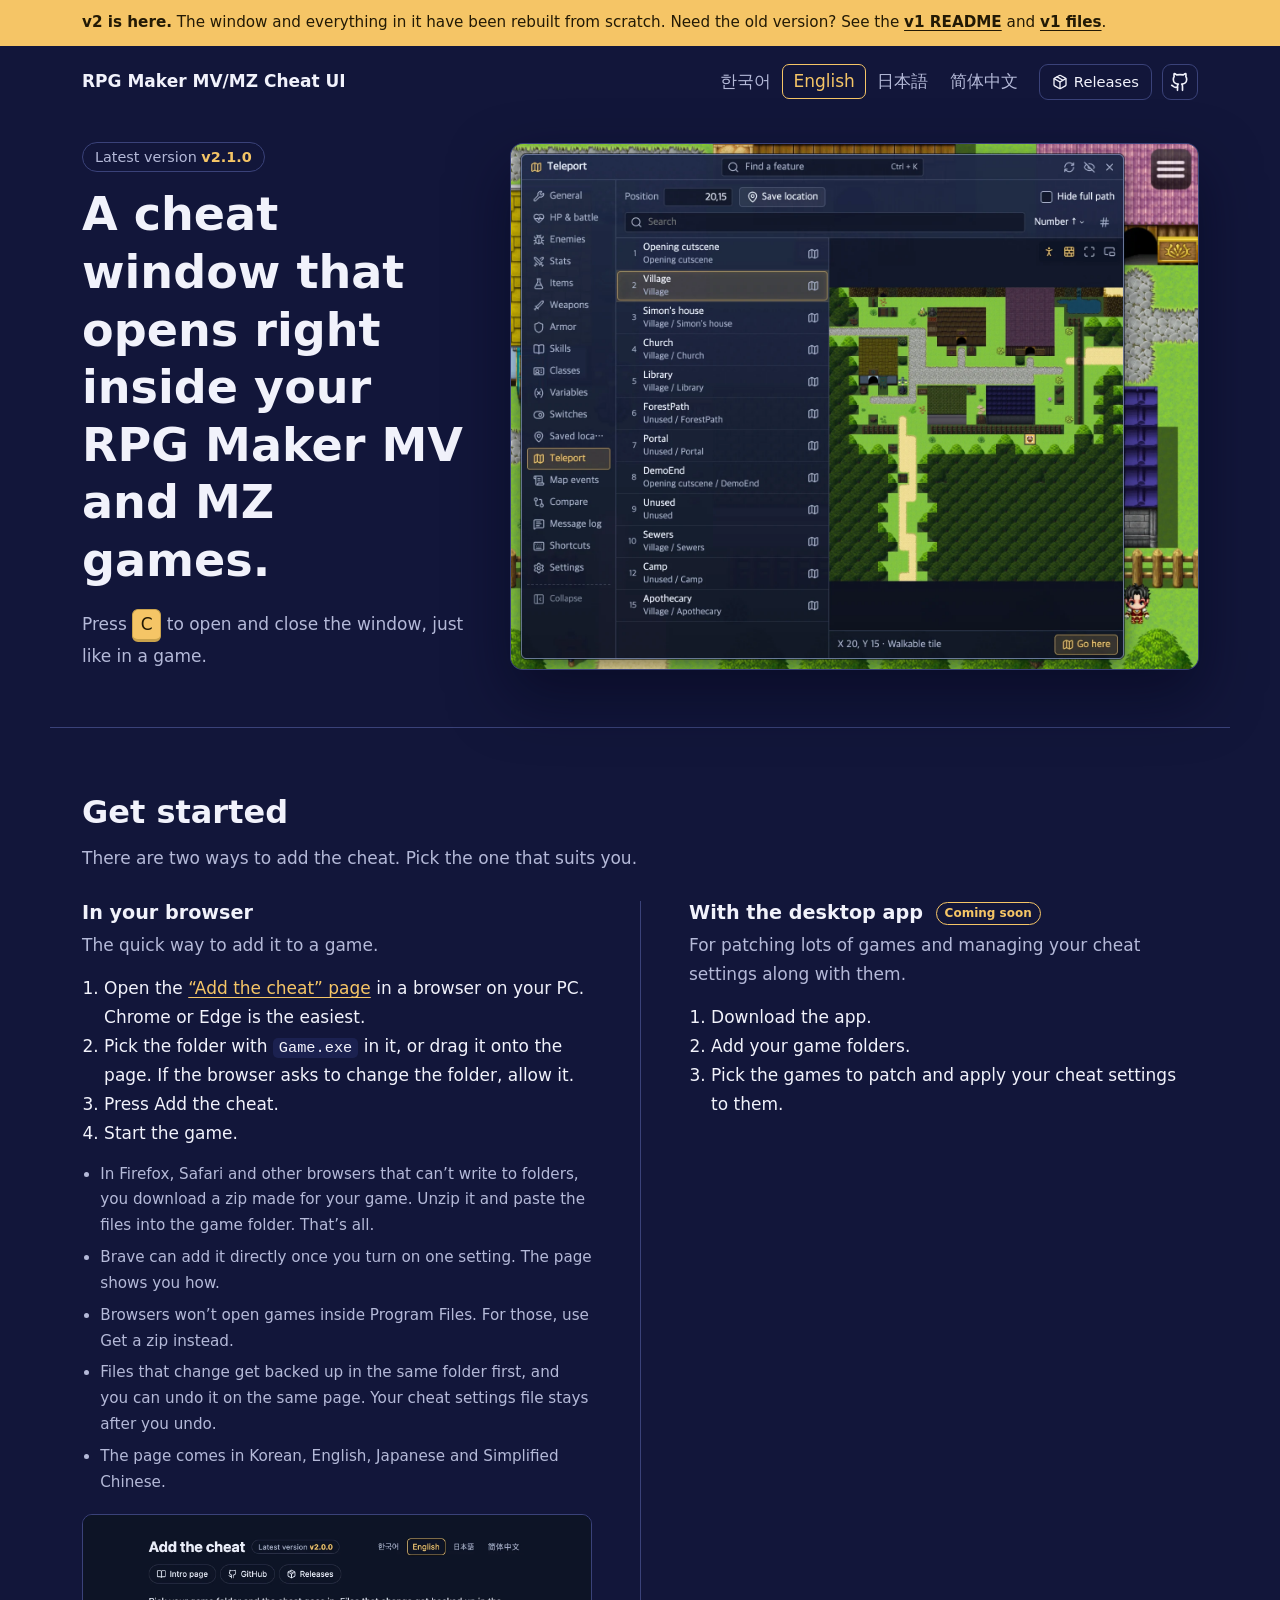
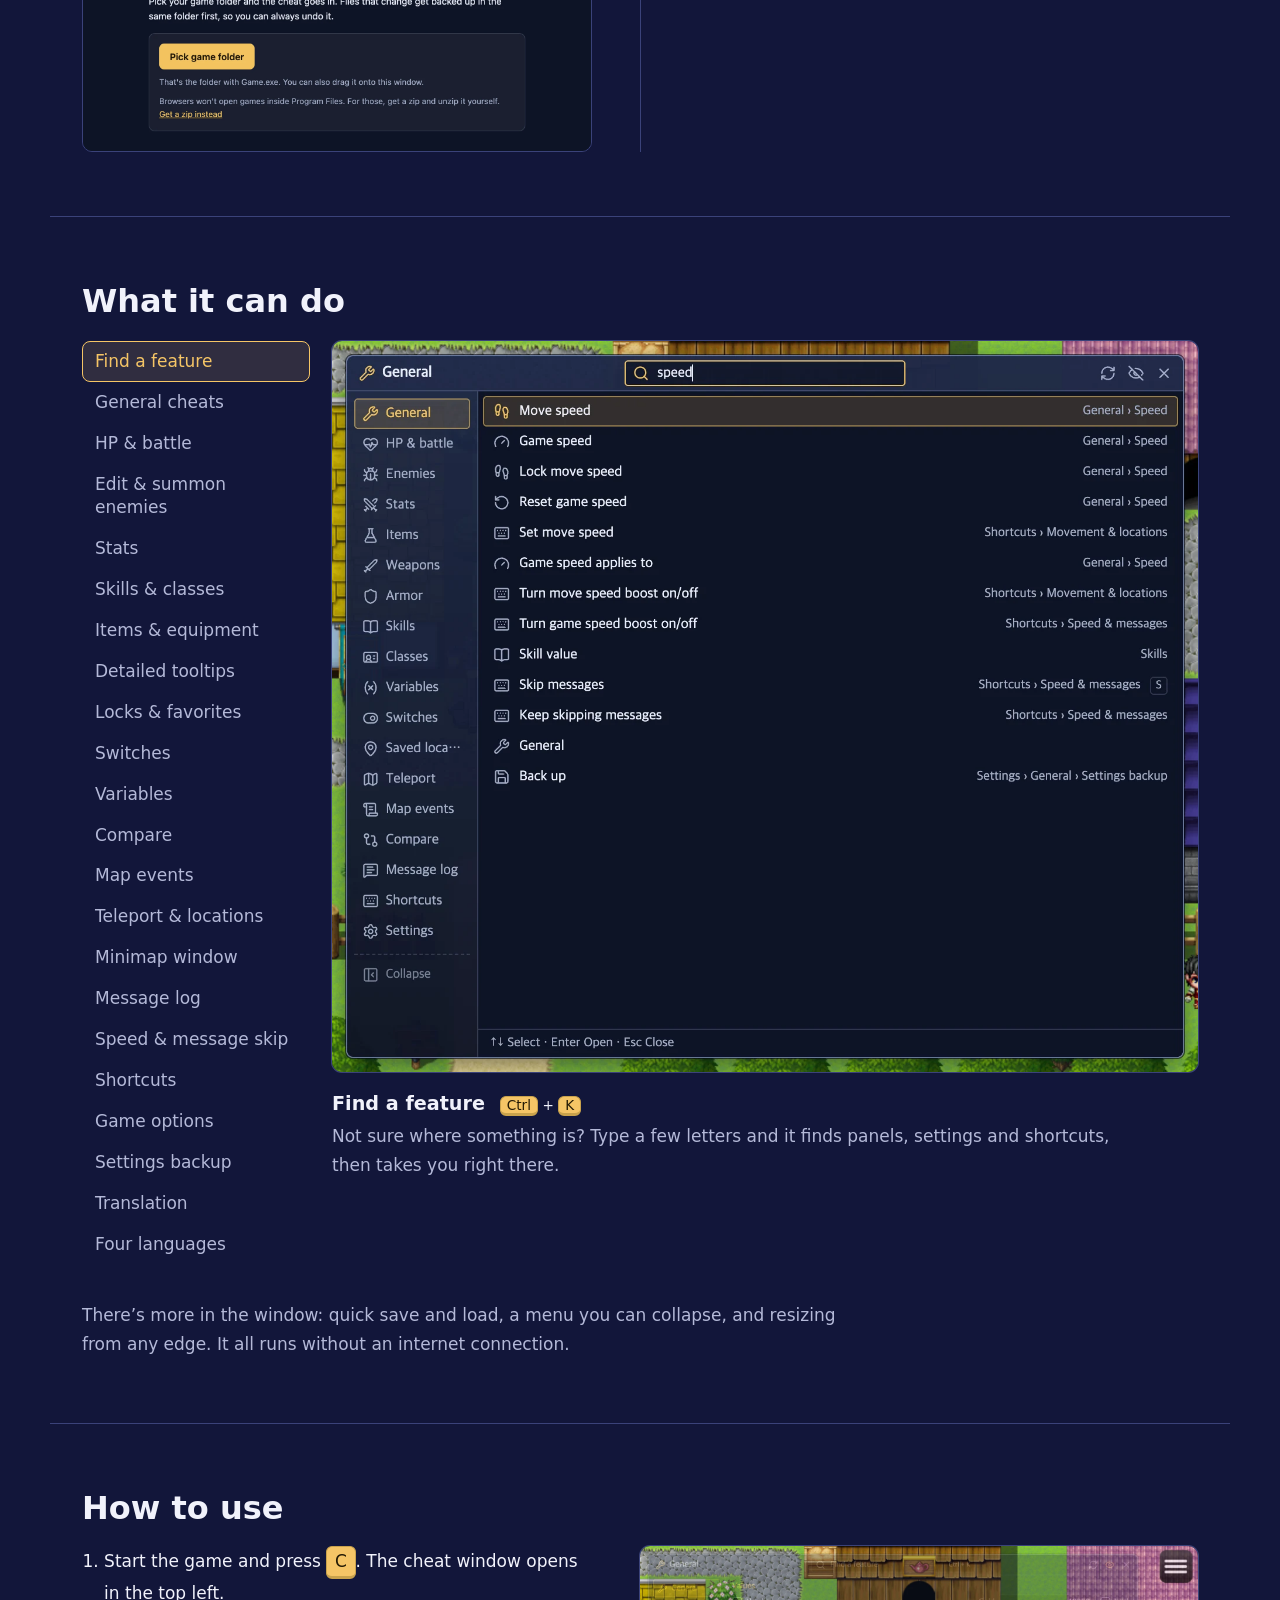
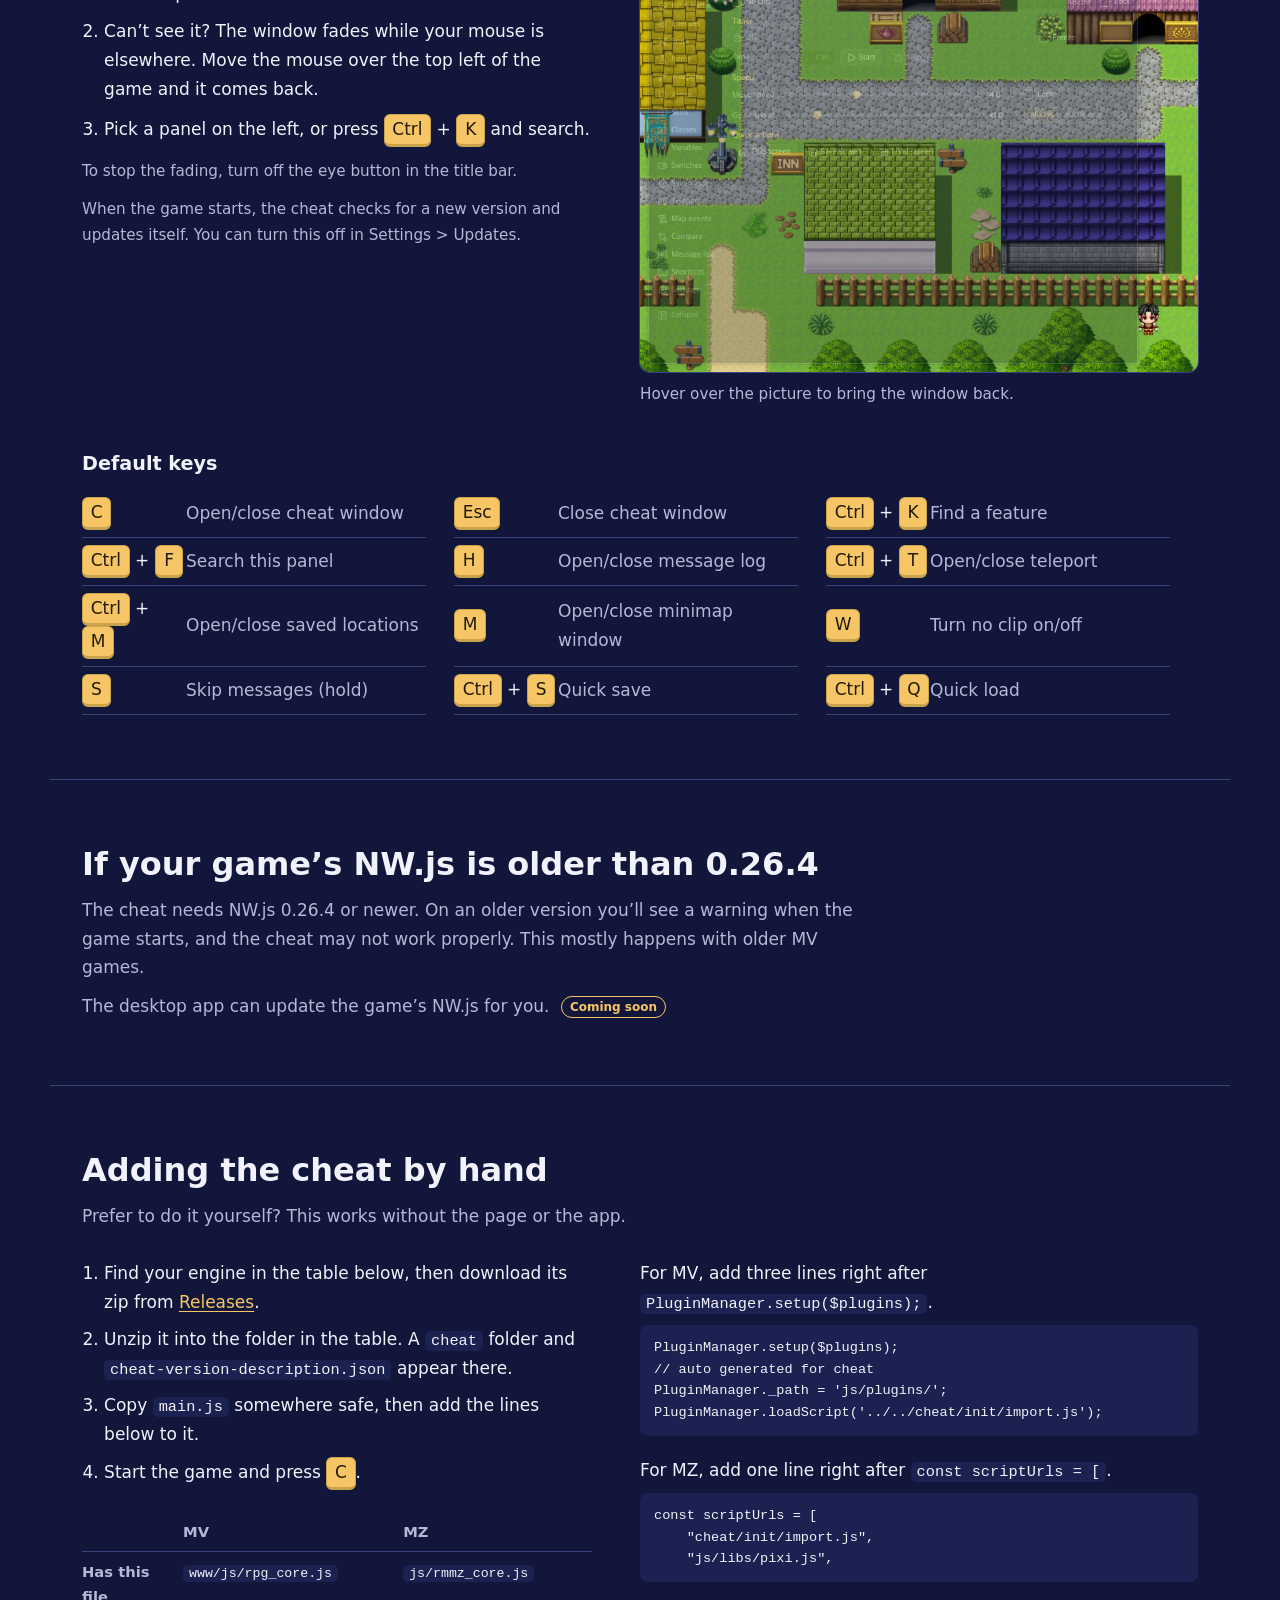
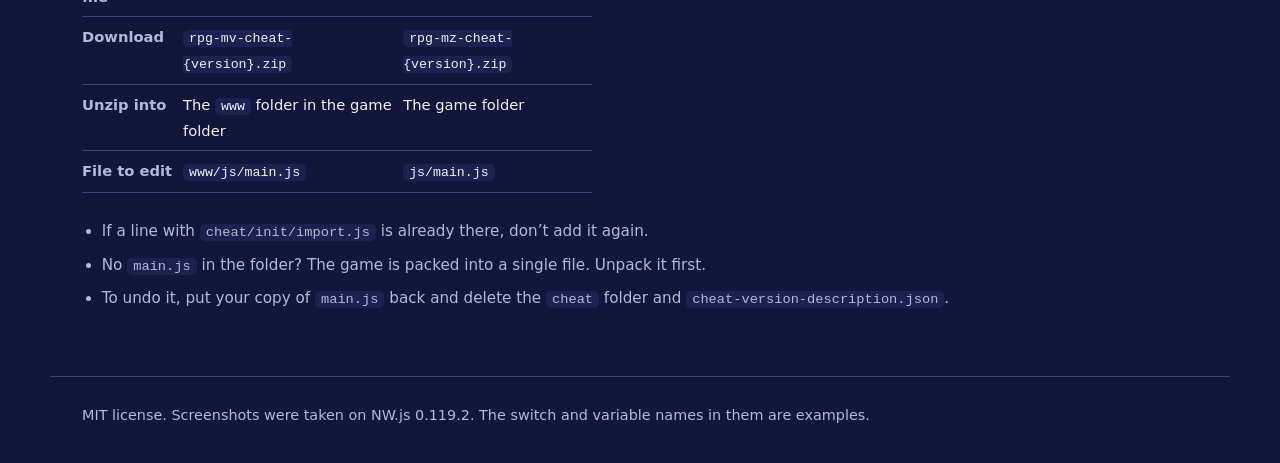
==== commit e67c435b: "site: v2.1.0" ====
--- a/intro/index.html
+++ b/intro/index.html
@@ -12,17 +12,22 @@
 
   <header class="top page-width">
     <span class="product">RPG Maker MV/MZ Cheat UI</span>
-    <nav class="languages" aria-label="Language">
+    <div class="top-links">
+      <nav class="languages" aria-label="Language">
         <a href="ko.html" lang="ko">한국어</a>
         <a href="index.html" lang="en" aria-current="page">English</a>
         <a href="ja.html" lang="ja">日本語</a>
         <a href="zh.html" lang="zh-CN">简体中文</a>
-    </nav>
+      </nav>
+      <a class="releases" href="https://github.com/paramonos/RPG-Maker-MV-MZ-Cheat-UI-Plugin/releases/latest"><svg viewBox="0 0 24 24" width="16" height="16" aria-hidden="true" focusable="false"><g fill="none" stroke="currentColor" stroke-linecap="round" stroke-linejoin="round" stroke-width="2"><path d="M11 21.73a2 2 0 0 0 2 0l7-4A2 2 0 0 0 21 16V8a2 2 0 0 0-1-1.73l-7-4a2 2 0 0 0-2 0l-7 4A2 2 0 0 0 3 8v8a2 2 0 0 0 1 1.73zm1 .27V12"/><path d="M3.29 7L12 12l8.71-5M7.5 4.27l9 5.15"/></g></svg><span>Releases</span></a>
+      <a class="repository" href="https://github.com/paramonos/RPG-Maker-MV-MZ-Cheat-UI-Plugin" aria-label="GitHub repository"><svg viewBox="0 0 24 24" width="20" height="20" aria-hidden="true" focusable="false"><g fill="none" stroke="currentColor" stroke-linecap="round" stroke-linejoin="round" stroke-width="2"><path d="M15 22v-4a4.8 4.8 0 0 0-1-3.5c3 0 6-2 6-5.5c.08-1.25-.27-2.48-1-3.5c.28-1.15.28-2.35 0-3.5c0 0-1 0-3 1.5c-2.64-.5-5.36-.5-8 0C6 2 5 2 5 2c-.3 1.15-.3 2.35 0 3.5A5.4 5.4 0 0 0 4 9c0 3.5 3 5.5 6 5.5c-.39.49-.68 1.05-.85 1.65S8.93 17.38 9 18v4"/><path d="M9 18c-4.51 2-5-2-7-2"/></g></svg></a>
+    </div>
   </header>
 
   <main>
     <section class="hero page-width">
       <div class="hero-copy">
+        <a class="latest-version" data-latest-version data-release-base="https://github.com/paramonos/RPG-Maker-MV-MZ-Cheat-UI-Plugin/releases/tag/" hidden>Latest version <strong></strong></a>
         <h1>A cheat window that opens right inside your RPG Maker MV and MZ games.</h1>
         <p class="hero-hint">Press <kbd>C</kbd> to open and close the window, just like in a game.</p>
       </div>
@@ -40,13 +45,15 @@
           <h3>In your browser</h3>
           <p class="who">The quick way to add it to a game.</p>
           <ol>
-            <li>Open the <a href="https://paramonos.github.io/RPG-Maker-MV-MZ-Cheat-UI-Plugin/">“Add the cheat” page</a> in Chrome or Edge on your PC.</li>
+            <li>Open the <a href="https://paramonos.github.io/RPG-Maker-MV-MZ-Cheat-UI-Plugin/">“Add the cheat” page</a> in a browser on your PC. Chrome or Edge is the easiest.</li>
             <li>Pick the folder with <code>Game.exe</code> in it, or drag it onto the page. If the browser asks to change the folder, allow it.</li>
             <li>Press Add the cheat.</li>
             <li>Start the game.</li>
           </ol>
           <ul class="note-list">
-            <li>Browsers won’t open games inside Program Files. Move the game somewhere like your desktop, then pick it.</li>
+            <li>In Firefox, Safari and other browsers that can’t write to folders, you download a zip made for your game. Unzip it and paste the files into the game folder. That’s all.</li>
+            <li>Brave can add it directly once you turn on one setting. The page shows you how.</li>
+            <li>Browsers won’t open games inside Program Files. For those, use Get a zip instead.</li>
             <li>Files that change get backed up in the same folder first, and you can undo it on the same page. Your cheat settings file stays after you undo.</li>
             <li>The page comes in Korean, English, Japanese and Simplified Chinese.</li>
           </ul>
@@ -72,93 +79,163 @@
         <div class="feature-tabs" role="tablist" aria-orientation="vertical" aria-label="What it can do">
           <button type="button" role="tab" id="tab-palette" aria-controls="panel-palette" aria-selected="true">Find a feature</button>
           <button type="button" role="tab" id="tab-general" aria-controls="panel-general" aria-selected="false" tabindex="-1">General cheats</button>
+          <button type="button" role="tab" id="tab-battle" aria-controls="panel-battle" aria-selected="false" tabindex="-1">HP & battle</button>
+          <button type="button" role="tab" id="tab-enemies" aria-controls="panel-enemies" aria-selected="false" tabindex="-1">Edit & summon enemies</button>
           <button type="button" role="tab" id="tab-stats" aria-controls="panel-stats" aria-selected="false" tabindex="-1">Stats</button>
-          <button type="button" role="tab" id="tab-shortcuts-speed" aria-controls="panel-shortcuts-speed" aria-selected="false" tabindex="-1">Speed & message skip</button>
+          <button type="button" role="tab" id="tab-skills" aria-controls="panel-skills" aria-selected="false" tabindex="-1">Skills & classes</button>
           <button type="button" role="tab" id="tab-items" aria-controls="panel-items" aria-selected="false" tabindex="-1">Items & equipment</button>
+          <button type="button" role="tab" id="tab-tooltips" aria-controls="panel-tooltips" aria-selected="false" tabindex="-1">Detailed tooltips</button>
+          <button type="button" role="tab" id="tab-locks" aria-controls="panel-locks" aria-selected="false" tabindex="-1">Locks & favorites</button>
           <button type="button" role="tab" id="tab-switches-search" aria-controls="panel-switches-search" aria-selected="false" tabindex="-1">Switches</button>
           <button type="button" role="tab" id="tab-variables" aria-controls="panel-variables" aria-selected="false" tabindex="-1">Variables</button>
+          <button type="button" role="tab" id="tab-snapshots" aria-controls="panel-snapshots" aria-selected="false" tabindex="-1">Compare</button>
+          <button type="button" role="tab" id="tab-map-events" aria-controls="panel-map-events" aria-selected="false" tabindex="-1">Map events</button>
           <button type="button" role="tab" id="tab-teleport" aria-controls="panel-teleport" aria-selected="false" tabindex="-1">Teleport & locations</button>
+          <button type="button" role="tab" id="tab-minimap-window" aria-controls="panel-minimap-window" aria-selected="false" tabindex="-1">Minimap window</button>
           <button type="button" role="tab" id="tab-messages" aria-controls="panel-messages" aria-selected="false" tabindex="-1">Message log</button>
+          <button type="button" role="tab" id="tab-shortcuts-speed" aria-controls="panel-shortcuts-speed" aria-selected="false" tabindex="-1">Speed & message skip</button>
           <button type="button" role="tab" id="tab-shortcuts" aria-controls="panel-shortcuts" aria-selected="false" tabindex="-1">Shortcuts</button>
+          <button type="button" role="tab" id="tab-game-options" aria-controls="panel-game-options" aria-selected="false" tabindex="-1">Game options</button>
+          <button type="button" role="tab" id="tab-backup" aria-controls="panel-backup" aria-selected="false" tabindex="-1">Settings backup</button>
           <button type="button" role="tab" id="tab-translate-examples" aria-controls="panel-translate-examples" aria-selected="false" tabindex="-1">Translation</button>
           <button type="button" role="tab" id="tab-languages" aria-controls="panel-languages" aria-selected="false" tabindex="-1">Four languages</button>
         </div>
         <div class="feature-panels">
           <div class="feature-panel" role="tabpanel" id="panel-palette" aria-labelledby="tab-palette">
-            <img class="shot" src="../images/en/palette.webp" alt="Search results for speed in Find a feature" width="1480" height="1088" loading="lazy">
+            <img class="shot" src="../images/en/palette.webp" alt="Search results for speed in Find a feature" width="1480" height="1248" loading="lazy">
             
             <h3>Find a feature <span class="keys"><kbd>Ctrl</kbd> + <kbd>K</kbd></span></h3>
             <p>Not sure where something is? Type a few letters and it finds panels, settings and shortcuts, then takes you right there.</p>
           </div>
           <div class="feature-panel" role="tabpanel" id="panel-general" aria-labelledby="tab-general">
-            <img class="shot" src="../images/en/general.webp" alt="The General panel with No clip, gold and speed controls" width="1480" height="1088" loading="lazy">
+            <img class="shot" src="../images/en/general.webp" alt="The General panel with No clip, gold, timer and speed controls" width="1480" height="1248" loading="lazy">
             
             <h3>General cheats</h3>
-            <p>Walk through walls with No clip, and set your gold and move speed to whatever you like.</p>
+            <p>Walk through walls with No clip, and set your gold and move speed to whatever you like. You can also start or stop the game’s timer, or freeze it so it doesn’t run down.</p>
+          </div>
+          <div class="feature-panel" role="tabpanel" id="panel-battle" aria-labelledby="tab-battle">
+            <img class="shot" src="../images/en/battle.webp" alt="The HP &amp; battle panel mid-battle, showing HP, MP and TP for the enemies and the party" width="1480" height="1248" loading="lazy">
+            
+            <h3>HP & battle</h3>
+            <p>Win, lose or escape a battle right away. Edit HP, MP and TP for your party and the enemies, or heal everyone or drop them to 0 or 1 at once. You can also turn off random encounters.</p>
+          </div>
+          <div class="feature-panel" role="tabpanel" id="panel-enemies" aria-labelledby="tab-enemies">
+            <img class="shot" src="../images/en/enemies.webp" alt="The Enemies panel with the stats and actions of Wolf expanded" width="1480" height="1248" loading="lazy">
+            
+            <h3>Edit and summon enemies</h3>
+            <p>Change an enemy’s stats and actions. Fight any troop or the enemies you pick, or call in more enemies mid-battle. Saving the game keeps your changes.</p>
           </div>
           <div class="feature-panel" role="tabpanel" id="panel-stats" aria-labelledby="tab-stats">
-            <img class="shot" src="../images/en/stats.webp" alt="The Stats panel with level, EXP and stat fields" width="1480" height="1088" loading="lazy">
+            <img class="shot" src="../images/en/stats.webp" alt="The Stats panel with class, level, stats, status effects and skills" width="1480" height="1248" loading="lazy">
             
             <h3>Stats</h3>
-            <p>Change level, EXP and stats for each character. You can also turn on God mode, clear status effects, and add or remove party members.</p>
-          </div>
-          <div class="feature-panel" role="tabpanel" id="panel-shortcuts-speed" aria-labelledby="tab-shortcuts-speed">
-            <img class="shot" src="../images/en/shortcuts-speed.webp" alt="Shortcuts for game speed and skipping messages" width="1480" height="1088" loading="lazy">
-            
-            <h3>Game speed and message skip <span class="keys"><kbd>S</kbd></span></h3>
-            <p>Run the whole game anywhere from x0.1 to x10, all the time or only in battle. Hold <kbd>S</kbd> and messages fly by.</p>
+            <p>Change level, EXP and stats for each character. Switch classes, add or remove status effects, and teach or forget skills. You can also turn on God mode and add or remove party members.</p>
+          </div>
+          <div class="feature-panel" role="tabpanel" id="panel-skills" aria-labelledby="tab-skills">
+            <img class="shot" src="../images/en/skills.webp" alt="The Skills panel with the values of Fire I expanded" width="1480" height="1248" loading="lazy">
+            <div class="shots"><button type="button" data-shot="../images/en/skills.webp" aria-pressed="true"><img src="../images/en/skills.webp" alt="" loading="lazy"></button><button type="button" data-shot="../images/en/classes.webp" aria-pressed="false"><img src="../images/en/classes.webp" alt="" loading="lazy"></button></div>
+            <h3>Skills and classes</h3>
+            <p>Edit skill values like cost, success rate and damage formula. For classes, change the stat curves, EXP curve, level-up skills and traits. Saving the game keeps your changes.</p>
           </div>
           <div class="feature-panel" role="tabpanel" id="panel-items" aria-labelledby="tab-items">
-            <img class="shot" src="../images/en/items.webp" alt="The Items panel filtered by a search word, with an amount field on each row" width="1480" height="1088" loading="lazy">
+            <img class="shot" src="../images/en/items.webp" alt="The Items panel filtered by a search word, with an amount field on each row" width="1480" height="1248" loading="lazy">
             <div class="shots"><button type="button" data-shot="../images/en/items.webp" aria-pressed="true"><img src="../images/en/items.webp" alt="" loading="lazy"></button><button type="button" data-shot="../images/en/weapons.webp" aria-pressed="false"><img src="../images/en/weapons.webp" alt="" loading="lazy"></button></div>
             <h3>Items and equipment</h3>
             <p>Search items, weapons and armor by name or description, then type in how many you want.</p>
           </div>
+          <div class="feature-panel" role="tabpanel" id="panel-tooltips" aria-labelledby="tab-tooltips">
+            <img class="shot" src="../images/en/tooltips.webp" alt="A card over a weapon row showing its attack, traits and price" width="1480" height="1248" loading="lazy">
+            
+            <h3>Detailed tooltips</h3>
+            <p>Hover over items, equipment, skills, classes, status effects or enemies to see their stats, traits, effects and price on a card.</p>
+          </div>
+          <div class="feature-panel" role="tabpanel" id="panel-locks" aria-labelledby="tab-locks">
+            <img class="shot" src="../images/en/locks.webp" alt="The Items panel with starred items at the top and a lock on the locked items" width="1480" height="1248" loading="lazy">
+            
+            <h3>Locks and favorites</h3>
+            <p>Lock item and equipment amounts, gold, variables, switches, status effects or the timer, and they stay put even when the game changes them. Star the rows you use most to keep them at the top. Both are kept per game and left out of settings backups.</p>
+          </div>
           <div class="feature-panel" role="tabpanel" id="panel-switches-search" aria-labelledby="tab-switches-search">
-            <img class="shot" src="../images/en/switches-search.webp" alt="The Switches panel filtered by a search word" width="1480" height="1088" loading="lazy">
+            <img class="shot" src="../images/en/switches-search.webp" alt="The Switches panel filtered by a search word" width="1480" height="1248" loading="lazy">
             <div class="shots"><button type="button" data-shot="../images/en/switches-search.webp" aria-pressed="true"><img src="../images/en/switches-search.webp" alt="" loading="lazy"></button><button type="button" data-shot="../images/en/switches.webp" aria-pressed="false"><img src="../images/en/switches.webp" alt="" loading="lazy"></button></div>
             <h3>Switches</h3>
             <p>Find switches by name and flip them one by one, or everything in the list at once.</p>
           </div>
           <div class="feature-panel" role="tabpanel" id="panel-variables" aria-labelledby="tab-variables">
-            <img class="shot" src="../images/en/variables.webp" alt="The Variables panel with an object expanded into fields of different types" width="1480" height="1088" loading="lazy">
+            <img class="shot" src="../images/en/variables.webp" alt="The Variables panel with an object expanded into fields of different types" width="1480" height="1248" loading="lazy">
             <div class="shots"><button type="button" data-shot="../images/en/variables.webp" aria-pressed="true"><img src="../images/en/variables.webp" alt="" loading="lazy"></button><button type="button" data-shot="../images/en/variables-json.webp" aria-pressed="false"><img src="../images/en/variables-json.webp" alt="" loading="lazy"></button></div>
             <h3>Variables</h3>
             <p>Find variables by name and edit them without changing their type. Integers, decimals, text, yes/no, lists, objects and dates all work. Open objects as a tree, or edit them as JSON.</p>
           </div>
+          <div class="feature-panel" role="tabpanel" id="panel-snapshots" aria-labelledby="tab-snapshots">
+            <img class="shot" src="../images/en/snapshots.webp" alt="The Compare home comparing a snapshot with the current game, with a change count for each group" width="1480" height="1248" loading="lazy">
+            <div class="shots"><button type="button" data-shot="../images/en/snapshots.webp" aria-pressed="true"><img src="../images/en/snapshots.webp" alt="" loading="lazy"></button><button type="button" data-shot="../images/en/snapshots-variables.webp" aria-pressed="false"><img src="../images/en/snapshots-variables.webp" alt="" loading="lazy"></button></div>
+            <h3>Compare</h3>
+            <p>Take a snapshot, play for a bit, then see what changed. Changes to variables, switches, characters and items show at a glance, so finding the variable a quest uses is easy. Snapshots are saved as files.</p>
+          </div>
+          <div class="feature-panel" role="tabpanel" id="panel-map-events" aria-labelledby="tab-map-events">
+            <img class="shot" src="../images/en/map-events.webp" alt="The window that opens when you pick an event, with a minimap and the event’s contents" width="1480" height="1248" loading="lazy">
+            
+            <h3>Map events</h3>
+            <p>List the events on any map and read what they do, just like in the editor. Flip self switches, run an event right away, go stand next to it, or erase and move it.</p>
+          </div>
           <div class="feature-panel" role="tabpanel" id="panel-teleport" aria-labelledby="tab-teleport">
-            <img class="shot" src="../images/en/teleport.webp" alt="The Teleport panel with a map list and a minimap" width="1480" height="1088" loading="lazy">
+            <img class="shot" src="../images/en/teleport.webp" alt="The Teleport panel with a map list and a minimap" width="1480" height="1248" loading="lazy">
             <div class="shots"><button type="button" data-shot="../images/en/teleport.webp" aria-pressed="true"><img src="../images/en/teleport.webp" alt="" loading="lazy"></button><button type="button" data-shot="../images/en/locations.webp" aria-pressed="false"><img src="../images/en/locations.webp" alt="" loading="lazy"></button></div>
             <h3>Teleport and saved locations <span class="keys"><kbd>Ctrl</kbd> + <kbd>T</kbd></span></h3>
             <p>Pick a map, click a tile on the minimap and go. Save the spots you like and come back any time.</p>
           </div>
+          <div class="feature-panel" role="tabpanel" id="panel-minimap-window" aria-labelledby="tab-minimap-window">
+            <img class="shot" src="../images/en/minimap-window.webp" alt="The minimap window at the top right of the game screen" width="1480" height="1248" loading="lazy">
+            
+            <h3>Minimap window <span class="keys"><kbd>M</kbd></span></h3>
+            <p>Press <kbd>M</kbd> for a minimap of the current map, no cheat window needed. Double-click a tile to go there with no screen transition. Turn on Show events and click an event to open it in Map events, and save a picked tile with the button in the title bar.</p>
+          </div>
           <div class="feature-panel" role="tabpanel" id="panel-messages" aria-labelledby="tab-messages">
-            <img class="shot" src="../images/en/messages.webp" alt="The Message log panel listing past dialogue with speaker names" width="1480" height="1088" loading="lazy">
+            <img class="shot" src="../images/en/messages.webp" alt="The Message log panel listing past dialogue with speaker names" width="1480" height="1248" loading="lazy">
             
             <h3>Message log <span class="keys"><kbd>H</kbd></span></h3>
             <p>Missed a line? Read and search past dialogue.</p>
           </div>
+          <div class="feature-panel" role="tabpanel" id="panel-shortcuts-speed" aria-labelledby="tab-shortcuts-speed">
+            <img class="shot" src="../images/en/shortcuts-speed.webp" alt="Shortcuts for game speed and skipping messages" width="1480" height="1248" loading="lazy">
+            
+            <h3>Game speed and message skip <span class="keys"><kbd>S</kbd></span></h3>
+            <p>Run the whole game anywhere from x0.1 to x10, all the time or only in battle. Hold <kbd>S</kbd> and messages fly by.</p>
+          </div>
           <div class="feature-panel" role="tabpanel" id="panel-shortcuts" aria-labelledby="tab-shortcuts">
-            <img class="shot" src="../images/en/shortcuts.webp" alt="The Shortcuts panel listing actions and their keys" width="1480" height="1088" loading="lazy">
+            <img class="shot" src="../images/en/shortcuts.webp" alt="The Shortcuts panel listing actions and their keys" width="1480" height="1248" loading="lazy">
             
             <h3>Shortcuts</h3>
             <p>Save, load, no clip, win a battle and much more with one key, without opening the window. Change any key to suit you.</p>
           </div>
+          <div class="feature-panel" role="tabpanel" id="panel-game-options" aria-labelledby="tab-game-options">
+            <img class="shot" src="../images/en/game-options.webp" alt="The Game options tab with Always dash, Remember commands and BGM volume in the backup" width="1480" height="1248" loading="lazy">
+            
+            <h3>Game options</h3>
+            <p>Change Always dash, Remember commands and volume from the cheat window. Only what you change here goes into the settings backup, so restoring it in a new game means no setting up the options again.</p>
+          </div>
+          <div class="feature-panel" role="tabpanel" id="panel-backup" aria-labelledby="tab-backup">
+            <img class="shot" src="../images/en/backup.webp" alt="Settings with a backup folder and Back up and Restore buttons" width="1480" height="1248" loading="lazy">
+            
+            <h3>Settings backup</h3>
+            <p>Back up cheat settings like shortcuts, translators, speed and game options to a folder, then restore them in another game. You’re asked whether to include sensitive values like API keys.</p>
+          </div>
           <div class="feature-panel" role="tabpanel" id="panel-translate-examples" aria-labelledby="tab-translate-examples">
-            <img class="shot" src="../images/en/translate-examples.webp" alt="The translator example list in Settings" width="1480" height="1088" loading="lazy">
+            <img class="shot" src="../images/en/translate-examples.webp" alt="The translator example list in Settings" width="1480" height="1248" loading="lazy">
             
             <h3>Translation</h3>
             <p>Connect the translator you use. Examples are built in for ezTrans, LM Studio, Ollama, LibreTranslate, DeepL, Google Translate and Papago, and other APIs work once you fill in the address and format. Translate the game screen or just the cheat panels. Results are saved and reused.</p>
           </div>
           <div class="feature-panel" role="tabpanel" id="panel-languages" aria-labelledby="tab-languages">
-            <img class="shot" src="../images/en/languages.webp" alt="The Shortcuts panel shown in Korean, English, Japanese and Chinese" width="1480" height="1088" loading="lazy">
+            <img class="shot" src="../images/en/languages.webp" alt="The Shortcuts panel shown in Korean, English, Japanese and Chinese" width="1480" height="1248" loading="lazy">
             
             <h3>Four languages</h3>
             <p>The cheat window comes in Korean, English, Japanese and Simplified Chinese. Change it in Settings and it switches right away.</p>
           </div>
         </div>
       </div>
-      <p class="more">There’s more in the window: force a battle win, loss or escape, turn off random encounters, quick save and load, and back up your settings. It all runs without an internet connection.</p>
+      <p class="more">There’s more in the window: quick save and load, a menu you can collapse, and resizing from any edge. It all runs without an internet connection.</p>
     </section>
 
     <section class="usage page-width">
@@ -190,6 +267,7 @@
         <div><dt><kbd>H</kbd></dt><dd>Open/close message log</dd></div>
         <div><dt><kbd>Ctrl</kbd> + <kbd>T</kbd></dt><dd>Open/close teleport</dd></div>
         <div><dt><kbd>Ctrl</kbd> + <kbd>M</kbd></dt><dd>Open/close saved locations</dd></div>
+        <div><dt><kbd>M</kbd></dt><dd>Open/close minimap window</dd></div>
         <div><dt><kbd>W</kbd></dt><dd>Turn no clip on/off</dd></div>
         <div><dt><kbd>S</kbd></dt><dd>Skip messages (hold)</dd></div>
         <div><dt><kbd>Ctrl</kbd> + <kbd>S</kbd></dt><dd>Quick save</dd></div>
@@ -225,8 +303,9 @@
           </div>
         </div>
         <div>
-          <p>For MV, add two lines right after <code>PluginManager.setup($plugins);</code>.</p>
+          <p>For MV, add three lines right after <code>PluginManager.setup($plugins);</code>.</p>
           <pre><code>PluginManager.setup($plugins);
+// auto generated for cheat
 PluginManager._path = 'js/plugins/';
 PluginManager.loadScript('../../cheat/init/import.js');</code></pre>
           <p>For MZ, add one line right after <code>const scriptUrls = [</code>.</p>
--- a/intro/intro.css
+++ b/intro/intro.css
@@ -65,9 +65,20 @@
 .languages a { padding: 2px 10px; border: 1px solid transparent; border-radius: 7px; color: var(--muted); text-decoration: none; }
 .languages a:hover { color: var(--text); }
 .languages a[aria-current] { border-color: var(--amber); color: var(--amber); }
+.top-links { display: flex; align-items: center; }
+.repository { display: inline-flex; flex: none; align-items: center; justify-content: center; width: 36px; height: 36px; margin-left: 10px; border: 1px solid var(--line); border-radius: 9px; color: var(--text); }
+.repository:hover { border-color: var(--amber); color: var(--amber); }
+.repository svg { display: block; }
+.releases { display: inline-flex; flex: none; align-items: center; gap: 6px; height: 36px; margin-left: 10px; padding: 0 12px; border: 1px solid var(--line); border-radius: 9px; color: var(--text); font-size: .92rem; text-decoration: none; }
+.releases:hover { border-color: var(--amber); color: var(--amber); }
+.releases svg { display: block; }
 
 .hero { display: grid; grid-template-columns: minmax(0, 5fr) minmax(0, 8fr); align-items: center; padding-block: 24px 56px; }
 .hero-copy { padding-right: 48px; }
+.latest-version { display: inline-block; margin: 0 0 14px; padding: 2px 12px; border: 1px solid var(--line); border-radius: 999px; color: var(--muted); font-size: .9rem; text-decoration: none; }
+.latest-version:hover { border-color: var(--amber); color: var(--text); }
+.latest-version[hidden] { display: none; }
+.latest-version strong { color: var(--amber); }
 h1 { font-size: clamp(2rem, 3.6vw, 3.1rem); }
 .hero-hint { margin: 20px 0 0; color: var(--muted); }
 
@@ -199,6 +210,15 @@
   .feature-tabs button { flex: none; white-space: nowrap; }
 }
 
+@media (max-width: 480px) {
+  .top-links { display: contents; }
+  .product { flex: 1 1 0%; min-width: 0; }
+  .releases, .repository { order: 1; }
+  .releases { width: 36px; padding: 0; justify-content: center; }
+  .releases span { position: absolute; width: 1px; height: 1px; overflow: hidden; clip: rect(0 0 0 0); white-space: nowrap; }
+  .languages { order: 2; flex-basis: 100%; margin-top: 8px; }
+}
+
 @media (prefers-reduced-motion: reduce) {
   html { scroll-behavior: auto; }
   .stage-window, .fade-hover { transition: none; }
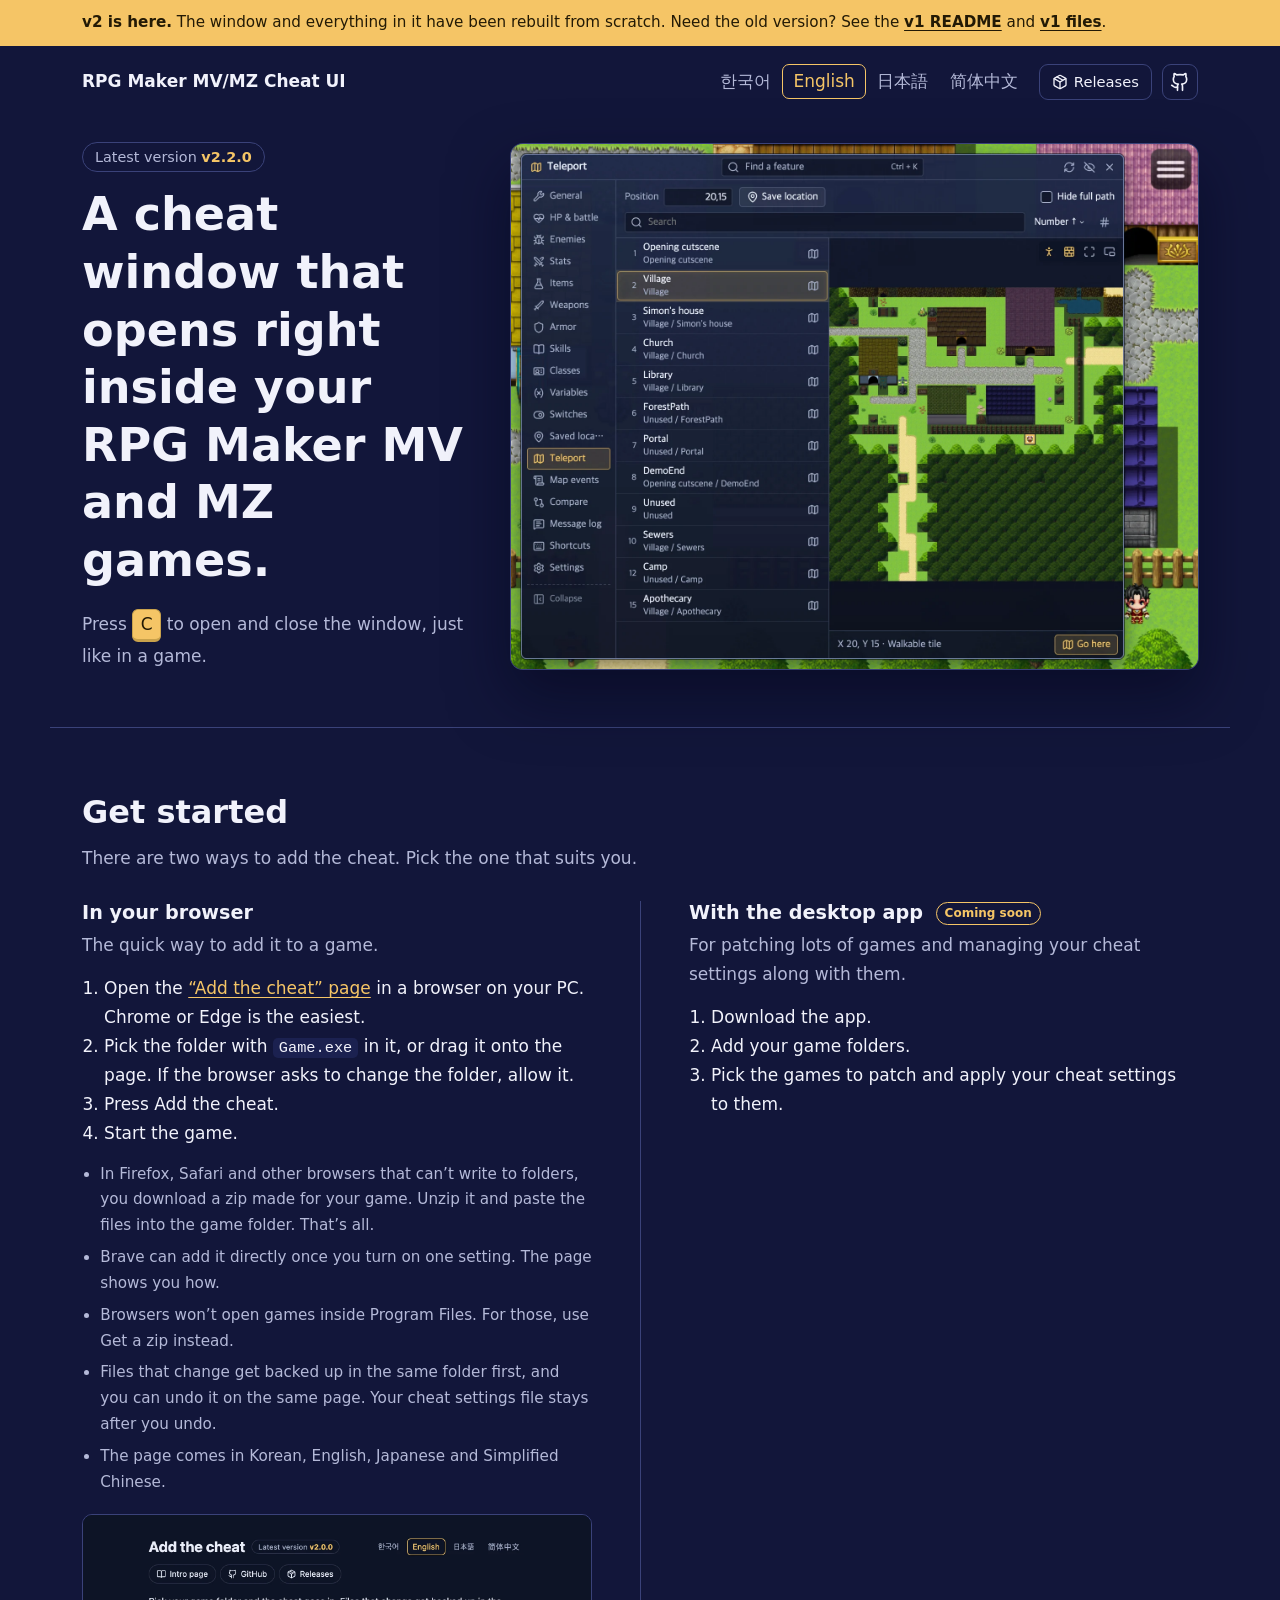
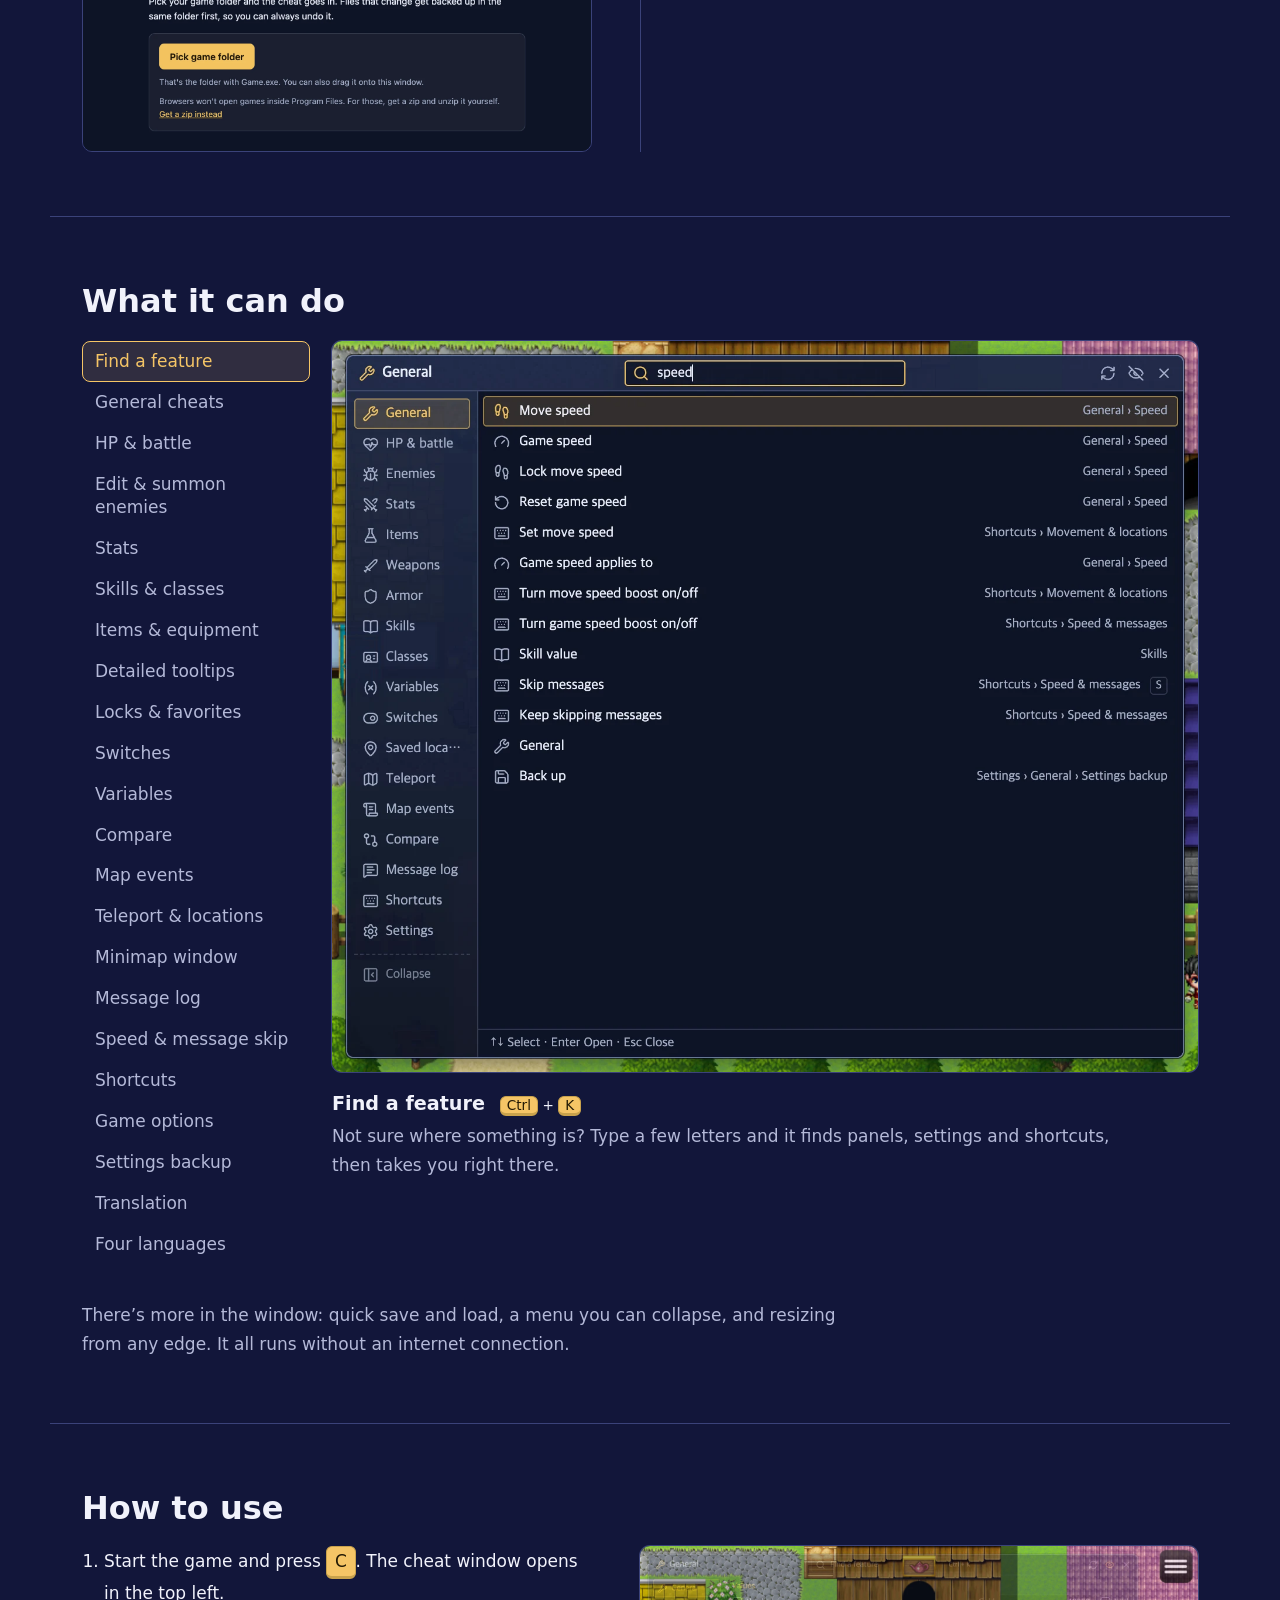
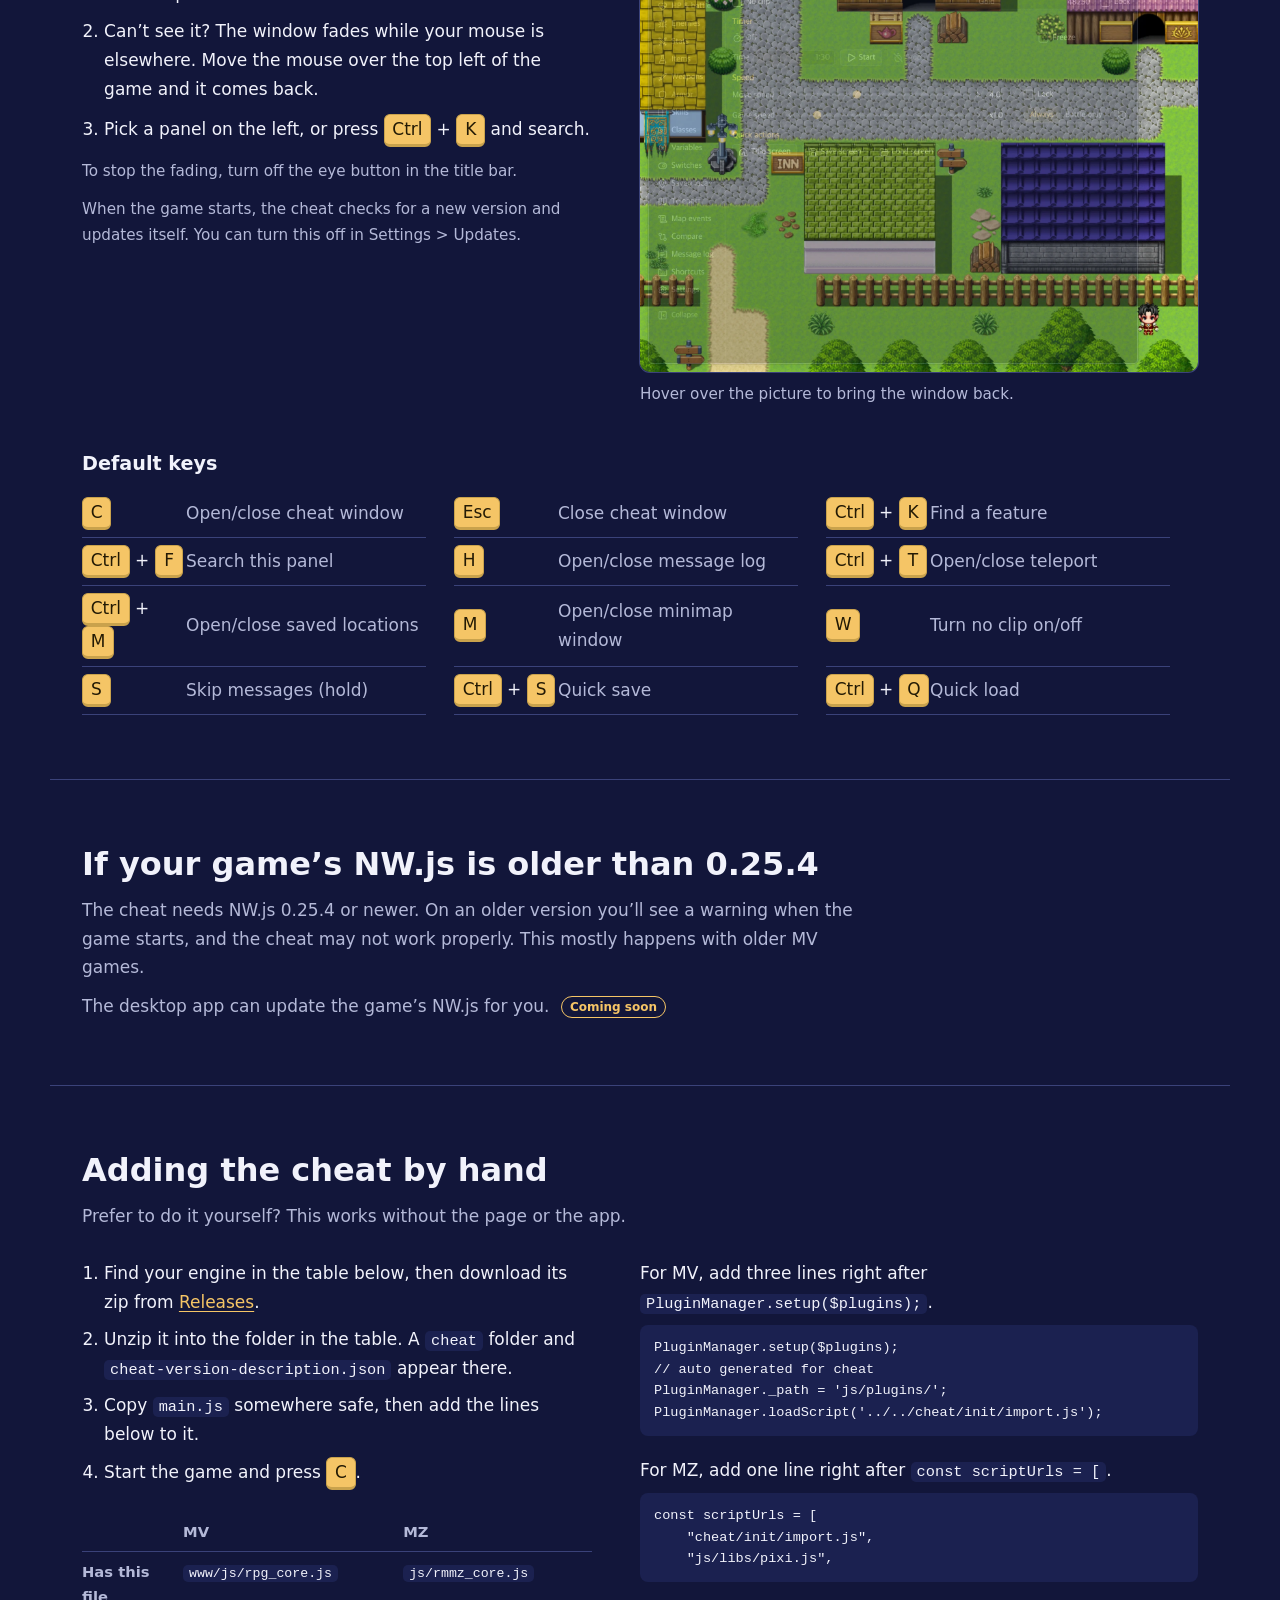
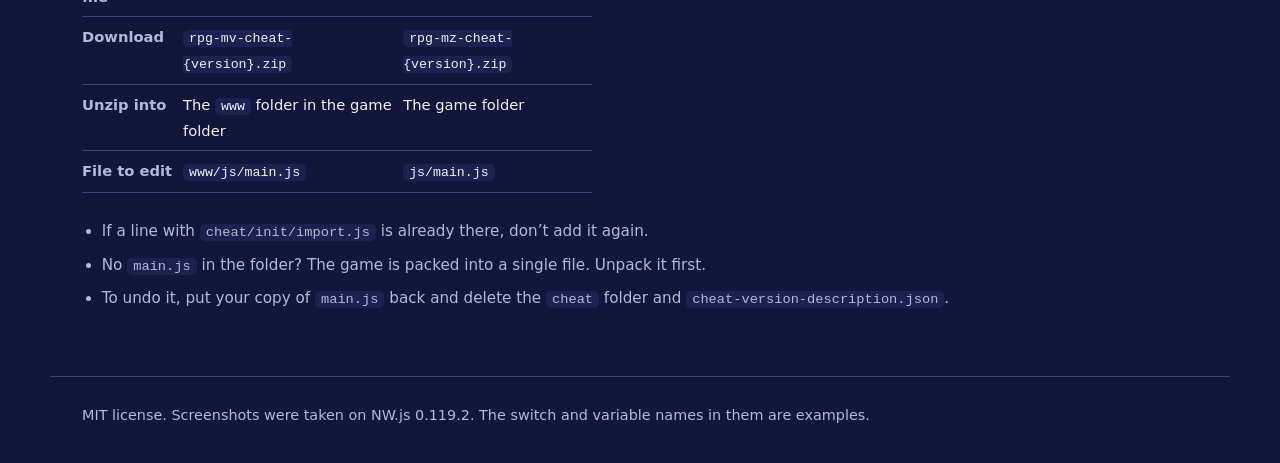
==== commit 9fb0741e: "site: v2.2.0" ====
--- a/intro/index.html
+++ b/intro/index.html
@@ -276,8 +276,8 @@
     </section>
 
     <section class="nwjs page-width">
-      <h2>If your game’s NW.js is older than 0.26.4</h2>
-      <p>The cheat needs NW.js 0.26.4 or newer. On an older version you’ll see a warning when the game starts, and the cheat may not work properly. This mostly happens with older MV games.</p>
+      <h2>If your game’s NW.js is older than 0.25.4</h2>
+      <p>The cheat needs NW.js 0.25.4 or newer. On an older version you’ll see a warning when the game starts, and the cheat may not work properly. This mostly happens with older MV games.</p>
       <p>The desktop app can update the game’s NW.js for you. <span class="soon">Coming soon</span></p>
     </section>
 
